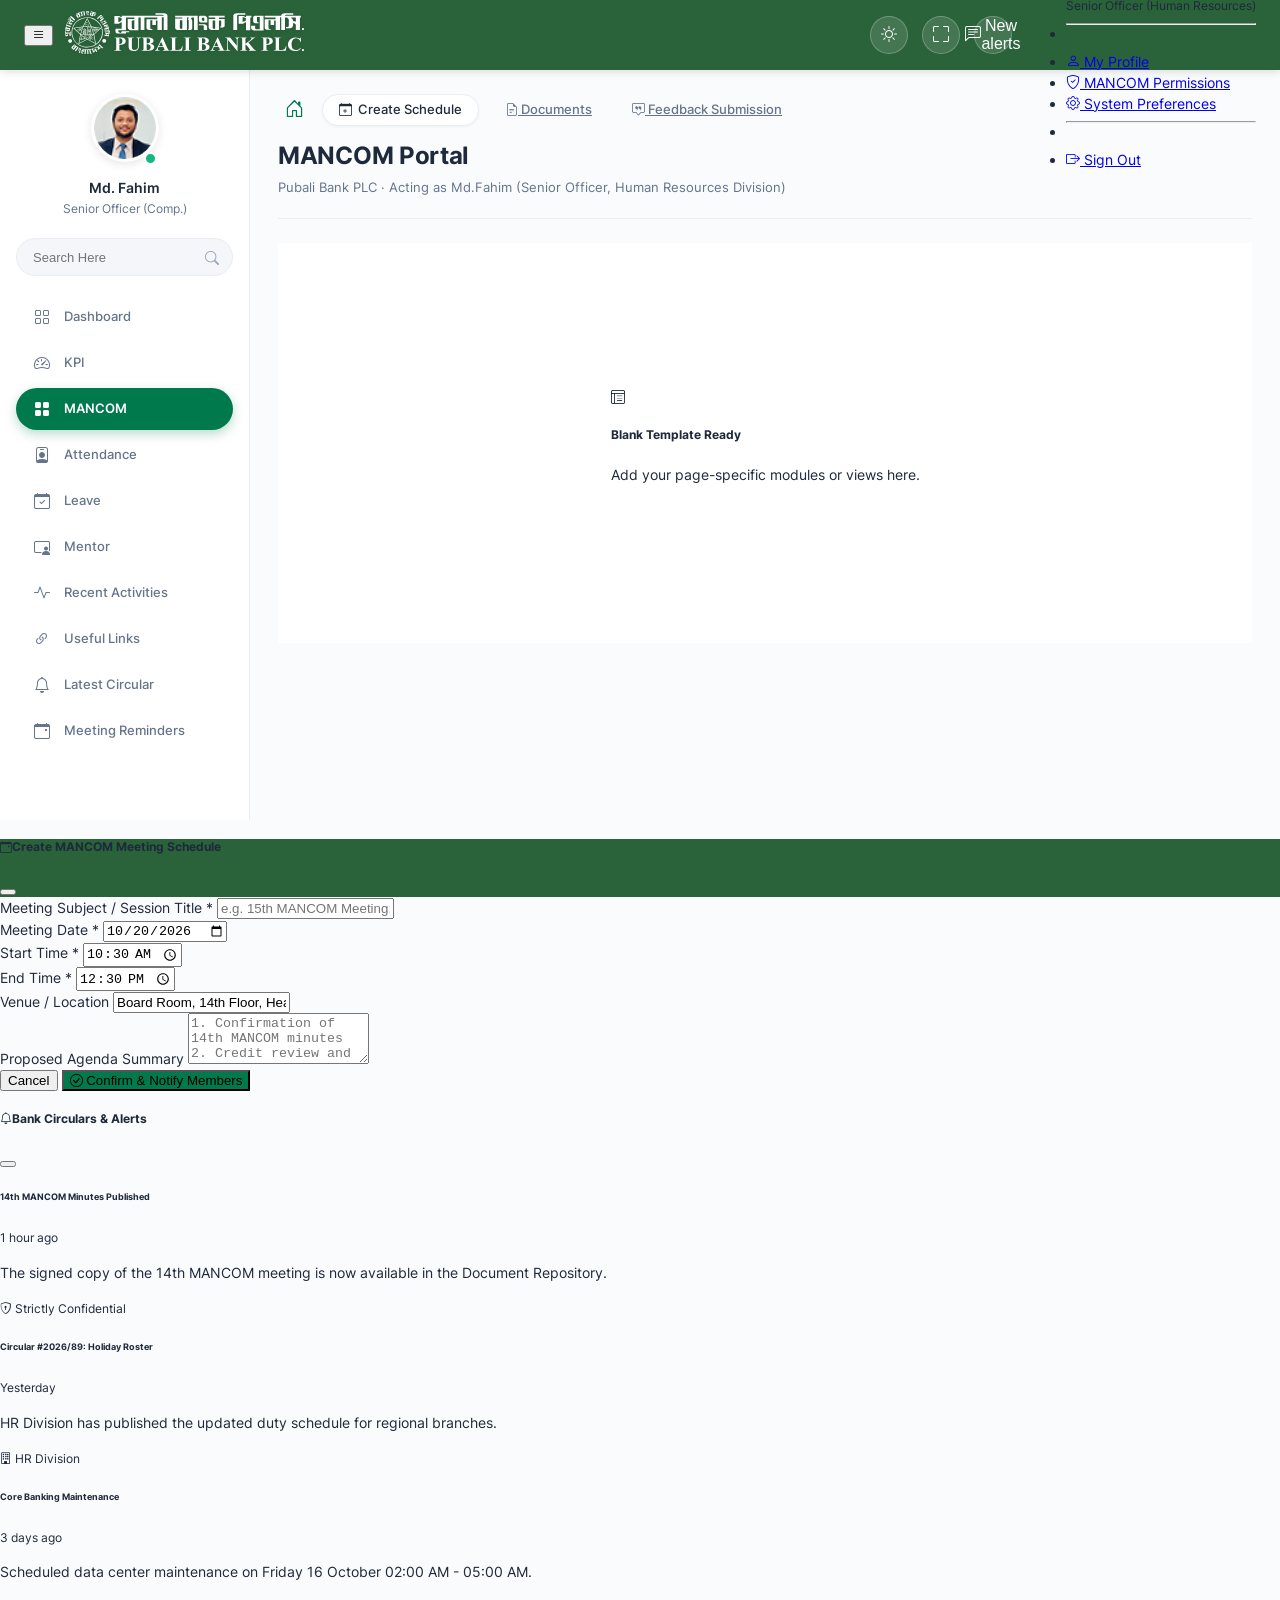
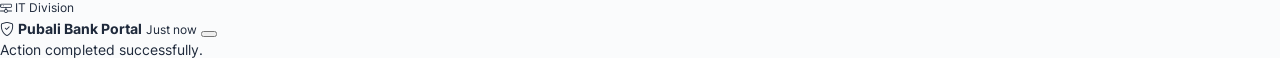
==== index.html @ ccb239de "3 new page added" ====
<!DOCTYPE html>
<html lang="en" data-bs-theme="light">

<head>
  <meta charset="UTF-8">
  <meta name="viewport" content="width=device-width, initial-scale=1.0">
  <meta name="description" content="Pubali Bank PLC. - MANCOM Portal Blank Template">
  <title>MANCOM Portal - Blank Template</title>

  <!-- Local CSS Resources (Zero CDN Dependency) -->
  <link rel="stylesheet" href="assets/css/bootstrap.min.css">
  <link rel="stylesheet" href="assets/css/bootstrap-icons.min.css">
  <link rel="stylesheet" href="assets/css/style.css">
</head>

<body>

  <!-- ======================================================================
       TOP NAVIGATION BAR
       ====================================================================== -->
  <header class="main-navbar">
    <div class="brand-section">
      <button class="btn text-white d-lg-none p-0 me-2" id="btnMobileMenu" aria-label="Toggle Navigation">
        <i class="bi bi-list fs-3"></i>
      </button>
      <a href="index.html" class="d-flex align-items-center text-decoration-none">
        <img src="assets/images/pubali-bank-header-logo.svg"
          onerror="this.onerror=null; this.src='assets/images/pubali-bank-logo-white.svg';" alt="Pubali Bank PLC."
          class="brand-logo-img">
      </a>
    </div>

    <div class="nav-actions">
      <!-- Theme Switcher (Dark / Light) -->
      <button class="nav-icon-btn" id="themeToggleBtn" title="Toggle Theme (Light/Dark)" aria-label="Toggle Theme">
        <i class="bi bi-sun"></i>
      </button>

      <!-- Fullscreen Toggle -->
      <button class="nav-icon-btn" id="fullscreenToggleBtn" title="Toggle Fullscreen" aria-label="Toggle Fullscreen">
        <i class="bi bi-fullscreen"></i>
      </button>

      <!-- Messages / Circulars Notification Button -->
      <button class="nav-icon-btn position-relative" data-bs-toggle="offcanvas" data-bs-target="#notificationOffcanvas"
        title="Notifications & Circulars" aria-label="Notifications">
        <i class="bi bi-chat-left-text"></i>
        <span
          class="position-absolute top-0 start-100 translate-middle p-1 bg-danger border border-light rounded-circle">
          <span class="visually-hidden">New alerts</span>
        </span>
      </button>

      <!-- User Profile Dropdown Pill -->
      <div class="dropdown">
        <a href="#" class="user-profile-pill" id="userDropdown" data-bs-toggle="dropdown" aria-expanded="false">
          <img src="assets/images/avatar.png" alt="Md. Fahim" class="user-avatar-nav">
          <div class="user-meta-nav">
            <span class="user-name">Md. Fahim</span>
            <span class="user-role">HRD</span>
          </div>
          <i class="bi bi-chevron-down dropdown-caret"></i>
        </a>
        <ul class="dropdown-menu dropdown-menu-end shadow border-0" aria-labelledby="userDropdown">
          <li class="dropdown-header">
            <h6 class="mb-0 text-dark fw-bold">Md. Fahim</h6>
            <small class="text-muted">Senior Officer (Human Resources)</small>
          </li>
          <li>
            <hr class="dropdown-divider">
          </li>
          <li><a class="dropdown-item" href="#"><i class="bi bi-person me-2 text-success"></i> My Profile</a></li>
          <li><a class="dropdown-item" href="#"><i class="bi bi-shield-check me-2 text-primary"></i> MANCOM
              Permissions</a></li>
          <li><a class="dropdown-item" href="#"><i class="bi bi-gear me-2 text-secondary"></i> System Preferences</a>
          </li>
          <li>
            <hr class="dropdown-divider">
          </li>
          <li><a class="dropdown-item text-danger" href="#"><i class="bi bi-box-arrow-right me-2"></i> Sign Out</a></li>
        </ul>
      </div>
    </div>
  </header>

  <!-- ======================================================================
       APP MAIN CONTAINER (SIDEBAR + MAIN CONTENT)
       ====================================================================== -->
  <div class="portal-container">

    <!-- LEFT SIDEBAR -->
    <aside class="portal-sidebar" id="portalSidebar">
      <!-- Profile Card -->
      <div class="sidebar-user-card">
        <div class="sidebar-avatar-wrapper">
          <img src="assets/images/avatar.png" alt="Md. Fahim" class="sidebar-avatar-img">
          <span class="status-indicator-dot" title="Active"></span>
        </div>
        <h3 class="sidebar-user-name">Md. Fahim</h3>
        <p class="sidebar-user-role">Senior Officer (Comp.)</p>
      </div>

      <!-- Search Input -->
      <div class="sidebar-search-container">
        <input type="text" class="sidebar-search-input" id="sidebarSearchInput" placeholder="Search Here">
        <i class="bi bi-search sidebar-search-icon"></i>
      </div>

      <!-- Sidebar Navigation Menu -->
      <ul class="sidebar-nav-list" id="sidebarNavList">
        <li class="sidebar-nav-item">
          <a href="#dashboard" class="sidebar-nav-link">
            <i class="bi bi-grid"></i>
            <span>Dashboard</span>
          </a>
        </li>
        <li class="sidebar-nav-item">
          <a href="#kpi" class="sidebar-nav-link">
            <i class="bi bi-speedometer2"></i>
            <span>KPI</span>
          </a>
        </li>
        <!-- ACTIVE MANCOM PILL -->
        <li class="sidebar-nav-item">
          <a href="index.html" class="sidebar-nav-link active-mancom">
            <i class="bi bi-grid-fill"></i>
            <span>MANCOM</span>
          </a>
        </li>
        <li class="sidebar-nav-item">
          <a href="#attendance" class="sidebar-nav-link">
            <i class="bi bi-person-badge"></i>
            <span>Attendance</span>
          </a>
        </li>
        <li class="sidebar-nav-item">
          <a href="#leave" class="sidebar-nav-link">
            <i class="bi bi-calendar-check"></i>
            <span>Leave</span>
          </a>
        </li>
        <li class="sidebar-nav-item">
          <a href="#mentor" class="sidebar-nav-link">
            <i class="bi bi-person-video3"></i>
            <span>Mentor</span>
          </a>
        </li>
        <li class="sidebar-nav-item">
          <a href="#recent-activities" class="sidebar-nav-link">
            <i class="bi bi-activity"></i>
            <span>Recent Activities</span>
          </a>
        </li>
        <li class="sidebar-nav-item">
          <a href="#useful-links" class="sidebar-nav-link">
            <i class="bi bi-link-45deg"></i>
            <span>Useful Links</span>
          </a>
        </li>
        <li class="sidebar-nav-item">
          <a href="#latest-circular" class="sidebar-nav-link">
            <i class="bi bi-bell"></i>
            <span>Latest Circular</span>
          </a>
        </li>
        <li class="sidebar-nav-item">
          <a href="#meeting-reminders" class="sidebar-nav-link">
            <i class="bi bi-calendar-event"></i>
            <span>Meeting Reminders</span>
          </a>
        </li>
      </ul>
    </aside>

    <!-- MAIN CONTENT AREA -->
    <main class="portal-main-content">

      <!-- PAGE SUBHEADER & BREADCRUMBS -->
      <section class="page-subheader">
        <div class="breadcrumb-nav-row">
          <a href="index.html" class="home-icon-link" title="Home">
            <i class="bi bi-house-door"></i>
          </a>
          <a href="create-schedule.html" class="btn btn-create-schedule text-decoration-none">
            <i class="bi bi-calendar-plus text-success"></i>
            Create Schedule
          </a>
          <a href="documents.html" class="btn-tab-documents text-decoration-none">
            <i class="bi bi-file-earmark-text me-1"></i>
            Documents
          </a>
          <a href="FeedbackSubmission.html" class="btn-tab-documents text-decoration-none">
            <i class="bi bi-chat-square-quote me-1"></i>
            Feedback Submission
          </a>
        </div>

        <div class="portal-title-block">
          <h1>MANCOM Portal</h1>
          <p class="portal-subtitle">Pubali Bank PLC · Acting as Md.Fahim (Senior Officer, Human Resources Division)</p>
        </div>
      </section>

      <!-- BLANK CONTENT AREA -->
      <div class="card border-0 shadow-sm p-4 text-center rounded-3"
        style="background-color: var(--bg-surface); min-height: 400px; display: flex; align-items: center; justify-content: center;">
        <div class="text-muted">
          <i class="bi bi-layout-text-window-reverse fs-1 text-secondary opacity-50 mb-3 d-block"></i>
          <h5 class="fw-semibold text-body">Blank Template Ready</h5>
          <p class="small text-secondary mb-0">Add your page-specific modules or views here.</p>
        </div>
      </div>

    </main>
  </div>

  <!-- ======================================================================
       CREATE SCHEDULE MODAL
       ====================================================================== -->
  <div class="modal fade" id="createScheduleModal" tabindex="-1" aria-labelledby="scheduleModalLabel"
    aria-hidden="true">
    <div class="modal-dialog modal-dialog-centered modal-lg">
      <div class="modal-content border-0 shadow">
        <div class="modal-header bg-success text-white" style="background-color: var(--pubali-green) !important;">
          <h5 class="modal-title" id="scheduleModalLabel"><i class="bi bi-calendar-event me-2"></i>Create MANCOM Meeting
            Schedule</h5>
          <button type="button" class="btn-close btn-close-white" data-bs-dismiss="modal" aria-label="Close"></button>
        </div>
        <div class="modal-body p-4">
          <form id="scheduleForm">
            <div class="row g-3">
              <div class="col-md-12">
                <label class="form-label fw-semibold">Meeting Subject / Session Title <span
                    class="text-danger">*</span></label>
                <input type="text" class="form-control"
                  placeholder="e.g. 15th MANCOM Meeting: Annual Performance & Digital Transformation Review" required>
              </div>
              <div class="col-md-6">
                <label class="form-label fw-semibold">Meeting Date <span class="text-danger">*</span></label>
                <input type="date" class="form-control" value="2026-10-20" required>
              </div>
              <div class="col-md-3">
                <label class="form-label fw-semibold">Start Time <span class="text-danger">*</span></label>
                <input type="time" class="form-control" value="10:30" required>
              </div>
              <div class="col-md-3">
                <label class="form-label fw-semibold">End Time <span class="text-danger">*</span></label>
                <input type="time" class="form-control" value="12:30" required>
              </div>
              <div class="col-md-12">
                <label class="form-label fw-semibold">Venue / Location</label>
                <input type="text" class="form-control" value="Board Room, 14th Floor, Head Office, Pubali Bank PLC.">
              </div>
              <div class="col-md-12">
                <label class="form-label fw-semibold">Proposed Agenda Summary</label>
                <textarea class="form-control" rows="3"
                  placeholder="1. Confirmation of 14th MANCOM minutes&#10;2. Credit review and non-performing loan strategy&#10;3. HR promotion and compensation policies&#10;4. Miscellaneous agenda"></textarea>
              </div>
            </div>
            <div class="modal-footer px-0 pb-0 mt-4">
              <button type="button" class="btn btn-secondary rounded-pill" data-bs-dismiss="modal">Cancel</button>
              <button type="button" class="btn btn-success rounded-pill px-4"
                style="background-color: var(--pubali-green-active);"
                onclick="bootstrap.Modal.getInstance(document.getElementById('createScheduleModal')).hide(); alert('Meeting schedule created successfully and invitations dispatched!');">
                <i class="bi bi-check-circle me-1"></i> Confirm & Notify Members
              </button>
            </div>
          </form>
        </div>
      </div>
    </div>
  </div>

  <!-- ======================================================================
       NOTIFICATIONS & CIRCULARS OFFCANVAS
       ====================================================================== -->
  <div class="offcanvas offcanvas-end" tabindex="-1" id="notificationOffcanvas" aria-labelledby="offcanvasLabel">
    <div class="offcanvas-header border-bottom">
      <h5 class="offcanvas-title fw-bold" id="offcanvasLabel"><i class="bi bi-bell text-success me-2"></i>Bank Circulars
        & Alerts</h5>
      <button type="button" class="btn-close" data-bs-dismiss="offcanvas" aria-label="Close"></button>
    </div>
    <div class="offcanvas-body p-0">
      <div class="list-group list-group-flush">
        <div class="list-group-item p-3">
          <div class="d-flex w-100 justify-content-between">
            <h6 class="mb-1 fw-bold text-success">14th MANCOM Minutes Published</h6>
            <small class="text-muted">1 hour ago</small>
          </div>
          <p class="mb-1 small text-secondary">The signed copy of the 14th MANCOM meeting is now available in the
            Document Repository.</p>
          <small class="text-muted"><i class="bi bi-shield-lock me-1"></i> Strictly Confidential</small>
        </div>
        <div class="list-group-item p-3">
          <div class="d-flex w-100 justify-content-between">
            <h6 class="mb-1 fw-bold">Circular #2026/89: Holiday Roster</h6>
            <small class="text-muted">Yesterday</small>
          </div>
          <p class="mb-1 small text-secondary">HR Division has published the updated duty schedule for regional
            branches.</p>
          <small class="text-muted"><i class="bi bi-building me-1"></i> HR Division</small>
        </div>
        <div class="list-group-item p-3">
          <div class="d-flex w-100 justify-content-between">
            <h6 class="mb-1 fw-bold">Core Banking Maintenance</h6>
            <small class="text-muted">3 days ago</small>
          </div>
          <p class="mb-1 small text-secondary">Scheduled data center maintenance on Friday 16 October 02:00 AM - 05:00
            AM.</p>
          <small class="text-muted"><i class="bi bi-hdd-network me-1"></i> IT Division</small>
        </div>
      </div>
    </div>
  </div>

  <!-- ======================================================================
       TOAST NOTIFICATION COMPONENT
       ====================================================================== -->
  <div class="toast-container position-fixed bottom-0 end-0 p-3" style="z-index: 1090;">
    <div id="portalToast" class="toast align-items-center shadow-lg border-0" role="alert" aria-live="assertive"
      aria-atomic="true">
      <div class="toast-header bg-success text-white">
        <i class="bi bi-shield-check me-2"></i>
        <strong class="me-auto">Pubali Bank Portal</strong>
        <small class="text-white-50">Just now</small>
        <button type="button" class="btn-close btn-close-white" data-bs-dismiss="toast" aria-label="Close"></button>
      </div>
      <div class="toast-body bg-body text-body" id="toastMessage">
        Action completed successfully.
      </div>
    </div>
  </div>

  <!-- Local JavaScript Bundle (Zero CDN Dependency) -->
  <script src="assets/js/bootstrap.bundle.min.js"></script>
  <script src="assets/js/app.js"></script>
</body>

</html>
---- assets/css/style.css ----
/* ==========================================================================
   PUBALI BANK PLC. - MANCOM PORTAL
   Pixel-Perfect Design & PDF Upload System
   Local Assets & Offline-First Implementation
   ========================================================================== */

/* Local Inter Fonts */
@font-face {
  font-family: 'Inter';
  font-style: normal;
  font-weight: 400;
  font-display: swap;
  src: url('../fonts/inter-400.woff2') format('woff2');
}
@font-face {
  font-family: 'Inter';
  font-style: normal;
  font-weight: 500;
  font-display: swap;
  src: url('../fonts/inter-500.woff2') format('woff2');
}
@font-face {
  font-family: 'Inter';
  font-style: normal;
  font-weight: 600;
  font-display: swap;
  src: url('../fonts/inter-600.woff2') format('woff2');
}
@font-face {
  font-family: 'Inter';
  font-style: normal;
  font-weight: 700;
  font-display: swap;
  src: url('../fonts/inter-700.woff2') format('woff2');
}

:root {
  /* Pubali Brand Greens */
  --pubali-green: #2a633a;
  --pubali-green-dark: #1e4b2b;
  --pubali-green-light: #347a47;
  --pubali-green-active: #007a4d;
  --pubali-green-subtle: #e8f5ed;
  --pubali-green-glow: rgba(0, 122, 77, 0.25);

  /* Layout Colors - Light Theme */
  --bg-body: #fafbfc;
  --bg-surface: #ffffff;
  --bg-surface-secondary: #f4f6f9;
  --bg-sidebar: #ffffff;
  --border-color: #eaedf2;
  --border-subtle: #f1f4f8;
  
  /* Text Colors */
  --text-primary: #1e293b;
  --text-secondary: #64748b;
  --text-muted: #94a3b8;
  --text-inverted: #ffffff;

  /* Accent & Status Colors */
  --accent-red: #ef4444;
  --accent-amber: #f59e0b;
  --accent-blue: #3b82f6;
  --accent-emerald: #10b981;

  /* Transitions & Shadows */
  --transition-speed: 0.2s;
  --shadow-sm: 0 1px 3px rgba(0, 0, 0, 0.05);
  --shadow-md: 0 4px 6px -1px rgba(0, 0, 0, 0.07), 0 2px 4px -2px rgba(0, 0, 0, 0.05);
  --shadow-lg: 0 10px 15px -3px rgba(0, 0, 0, 0.08), 0 4px 6px -4px rgba(0, 0, 0, 0.04);
  --shadow-pill: 0 4px 12px rgba(0, 122, 77, 0.28);
}

[data-bs-theme="dark"] {
  --pubali-green: #1a4d29;
  --pubali-green-dark: #12371c;
  --pubali-green-light: #256b3a;
  --pubali-green-active: #059669;
  --pubali-green-subtle: rgba(5, 150, 105, 0.15);
  --pubali-green-glow: rgba(5, 150, 105, 0.35);

  --bg-body: #0b1120;
  --bg-surface: #131c31;
  --bg-surface-secondary: #1e293b;
  --bg-sidebar: #131c31;
  --border-color: #243048;
  --border-subtle: #1e293b;
  
  --text-primary: #f8fafc;
  --text-secondary: #94a3b8;
  --text-muted: #64748b;
  --text-inverted: #ffffff;

  --shadow-sm: 0 1px 3px rgba(0, 0, 0, 0.3);
  --shadow-md: 0 4px 6px -1px rgba(0, 0, 0, 0.4);
  --shadow-lg: 0 10px 15px -3px rgba(0, 0, 0, 0.5);
}

/* Global Reset & Base Typography */
* {
  box-sizing: border-box;
}

body {
  font-family: 'Inter', -apple-system, BlinkMacSystemFont, "Segoe UI", Roboto, sans-serif;
  background-color: var(--bg-body);
  color: var(--text-primary);
  margin: 0;
  padding: 0;
  font-size: 14px;
  line-height: 1.5;
  -webkit-font-smoothing: antialiased;
  -moz-osx-font-smoothing: grayscale;
}

/* ==========================================================================
   TOP NAVIGATION BAR
   ========================================================================== */
.main-navbar {
  background-color: var(--pubali-green);
  height: 70px;
  padding: 0 24px;
  display: flex;
  align-items: center;
  justify-content: space-between;
  position: sticky;
  top: 0;
  z-index: 1030;
  box-shadow: 0 2px 8px rgba(0, 0, 0, 0.12);
  transition: background-color var(--transition-speed) ease;
}

.brand-section {
  display: flex;
  align-items: center;
  gap: 12px;
}

.brand-logo-img {
  height: 44px;
  width: auto;
  object-fit: contain;
  filter: drop-shadow(0 1px 2px rgba(0,0,0,0.15));
}

.brand-fallback-text {
  display: flex;
  flex-direction: column;
  color: #ffffff;
  line-height: 1.15;
}

.brand-fallback-text .bn {
  font-size: 15px;
  font-weight: 700;
  letter-spacing: 0.3px;
}

.brand-fallback-text .en {
  font-size: 12px;
  font-weight: 700;
  letter-spacing: 0.6px;
  opacity: 0.95;
}

.nav-actions {
  display: flex;
  align-items: center;
  gap: 14px;
}

.nav-icon-btn {
  width: 38px;
  height: 38px;
  border-radius: 50%;
  background: rgba(255, 255, 255, 0.12);
  border: 1px solid rgba(255, 255, 255, 0.25);
  color: #ffffff;
  display: inline-flex;
  align-items: center;
  justify-content: center;
  font-size: 16px;
  cursor: pointer;
  transition: all var(--transition-speed) ease;
}

.nav-icon-btn:hover {
  background: rgba(255, 255, 255, 0.22);
  color: #ffffff;
  transform: translateY(-1px);
}

.user-profile-pill {
  display: flex;
  align-items: center;
  gap: 10px;
  padding: 4px 12px 4px 6px;
  border-radius: 30px;
  background: rgba(255, 255, 255, 0.12);
  border: 1px solid rgba(255, 255, 255, 0.22);
  color: #ffffff;
  cursor: pointer;
  text-decoration: none;
  transition: all var(--transition-speed) ease;
}

.user-profile-pill:hover,
.user-profile-pill[aria-expanded="true"] {
  background: rgba(255, 255, 255, 0.22);
  color: #ffffff;
}

.user-avatar-nav {
  width: 34px;
  height: 34px;
  border-radius: 50%;
  object-fit: cover;
  border: 2px solid rgba(255, 255, 255, 0.85);
  background-color: #ffffff;
}

.user-meta-nav {
  display: flex;
  flex-direction: column;
  line-height: 1.15;
  text-align: left;
}

.user-meta-nav .user-name {
  font-size: 13px;
  font-weight: 600;
  color: #ffffff;
  white-space: nowrap;
}

.user-meta-nav .user-role {
  font-size: 11px;
  color: rgba(255, 255, 255, 0.8);
  font-weight: 500;
}

.user-profile-pill .dropdown-caret {
  font-size: 12px;
  color: rgba(255, 255, 255, 0.85);
  margin-left: 2px;
}

/* ==========================================================================
   PAGE SUBHEADER & BREADCRUMBS
   ========================================================================== */
.page-subheader {
  padding: 0 0 20px 0;
  margin-bottom: 24px;
  background-color: transparent;
  border-bottom: 1px solid var(--border-color);
}

.breadcrumb-nav-row {
  display: flex;
  align-items: center;
  gap: 12px;
  margin-bottom: 12px;
}

.home-icon-link {
  display: inline-flex;
  align-items: center;
  justify-content: center;
  width: 32px;
  height: 32px;
  color: var(--pubali-green-active);
  font-size: 19px;
  text-decoration: none;
  border-radius: 6px;
  transition: all var(--transition-speed);
}

.home-icon-link:hover {
  background-color: var(--pubali-green-subtle);
  color: var(--pubali-green);
}

.btn-create-schedule {
  background-color: var(--bg-surface);
  color: var(--text-primary);
  border: 1px solid var(--border-color);
  font-size: 13px;
  font-weight: 500;
  padding: 5px 16px;
  border-radius: 20px;
  display: inline-flex;
  align-items: center;
  gap: 6px;
  text-decoration: none;
  box-shadow: var(--shadow-sm);
  transition: all var(--transition-speed) ease;
}

.btn-create-schedule:hover {
  background-color: var(--bg-surface-secondary);
  border-color: #cbd5e1;
  color: var(--text-primary);
  transform: translateY(-1px);
}

.btn-tab-documents {
  background: transparent;
  color: var(--text-secondary);
  border: none;
  font-size: 13px;
  font-weight: 500;
  padding: 5px 14px;
  border-radius: 20px;
  cursor: pointer;
  transition: all var(--transition-speed);
}

.btn-tab-documents.active,
.btn-tab-documents:hover {
  color: var(--pubali-green-active);
  background-color: var(--pubali-green-subtle);
}

.portal-title-block h1 {
  font-size: 24px;
  font-weight: 700;
  color: var(--text-primary);
  margin: 0 0 4px 0;
  letter-spacing: -0.3px;
}

.portal-subtitle {
  font-size: 13px;
  color: var(--text-secondary);
  margin: 0;
  font-weight: 400;
}

/* ==========================================================================
   APP MAIN LAYOUT (SIDEBAR + CONTENT)
   ========================================================================== */
.portal-container {
  display: flex;
  min-height: calc(100vh - 150px);
}

/* Sidebar Styling */
.portal-sidebar {
  width: 250px;
  min-width: 250px;
  background-color: var(--bg-sidebar);
  border-right: 1px solid var(--border-color);
  padding: 24px 16px 36px 16px;
  display: flex;
  flex-direction: column;
  transition: all var(--transition-speed) ease;
}

.sidebar-user-card {
  text-align: center;
  padding-bottom: 20px;
}

.sidebar-avatar-wrapper {
  position: relative;
  display: inline-block;
  margin-bottom: 10px;
}

.sidebar-avatar-img {
  width: 68px;
  height: 68px;
  border-radius: 50%;
  object-fit: cover;
  border: 3px solid #ffffff;
  box-shadow: 0 2px 10px rgba(0, 0, 0, 0.1);
  background: #f1f5f9;
}

.status-indicator-dot {
  position: absolute;
  bottom: 2px;
  right: 2px;
  width: 13px;
  height: 13px;
  border-radius: 50%;
  background-color: var(--accent-emerald);
  border: 2px solid #ffffff;
}

.sidebar-user-name {
  font-size: 14px;
  font-weight: 600;
  color: var(--text-primary);
  margin: 0 0 2px 0;
}

.sidebar-user-role {
  font-size: 12px;
  color: var(--text-secondary);
  margin: 0;
  font-weight: 400;
}

/* Sidebar Search Box */
.sidebar-search-container {
  position: relative;
  margin-bottom: 20px;
}

.sidebar-search-input {
  width: 100%;
  height: 38px;
  border-radius: 20px;
  background-color: var(--bg-surface-secondary);
  border: 1px solid var(--border-color);
  padding: 6px 36px 6px 16px;
  font-size: 13px;
  color: var(--text-primary);
  outline: none;
  transition: all var(--transition-speed);
}

.sidebar-search-input:focus {
  border-color: var(--pubali-green-active);
  background-color: var(--bg-surface);
  box-shadow: 0 0 0 3px var(--pubali-green-subtle);
}

.sidebar-search-icon {
  position: absolute;
  right: 14px;
  top: 50%;
  transform: translateY(-50%);
  color: var(--text-muted);
  font-size: 14px;
  pointer-events: none;
}

/* Sidebar Navigation Items */
.sidebar-nav-list {
  list-style: none;
  padding: 0;
  margin: 0;
  display: flex;
  flex-direction: column;
  gap: 4px;
}

.sidebar-nav-item {
  width: 100%;
}

.sidebar-nav-link {
  display: flex;
  align-items: center;
  gap: 12px;
  padding: 9px 16px;
  border-radius: 24px;
  color: var(--text-secondary);
  text-decoration: none;
  font-size: 13px;
  font-weight: 500;
  transition: all var(--transition-speed) ease;
}

.sidebar-nav-link i {
  font-size: 16px;
  width: 20px;
  text-align: center;
  color: var(--text-secondary);
  transition: color var(--transition-speed);
}

.sidebar-nav-link:hover {
  color: var(--text-primary);
  background-color: var(--bg-surface-secondary);
}

.sidebar-nav-link:hover i {
  color: var(--pubali-green-active);
}

/* MANCOM ACTIVE STATE - Pixel Perfect Match */
.sidebar-nav-link.active-mancom {
  background-color: var(--pubali-green-active);
  color: #ffffff !important;
  font-weight: 600;
  box-shadow: var(--shadow-pill);
}

.sidebar-nav-link.active-mancom i {
  color: #ffffff !important;
}

/* ==========================================================================
   PORTAL MAIN CONTENT
   ========================================================================== */
.portal-main-content {
  flex: 1;
  padding: 24px 28px 48px 28px;
  overflow-x: hidden;
}

/* Quick Metrics Cards */
.metrics-grid {
  display: grid;
  grid-template-columns: repeat(auto-fit, minmax(210px, 1fr));
  gap: 16px;
  margin-bottom: 24px;
}

.metric-card {
  background-color: var(--bg-surface);
  border: 1px solid var(--border-color);
  border-radius: 12px;
  padding: 16px 20px;
  display: flex;
  align-items: center;
  gap: 16px;
  box-shadow: var(--shadow-sm);
  transition: transform var(--transition-speed) ease, box-shadow var(--transition-speed) ease;
}

.metric-card:hover {
  transform: translateY(-2px);
  box-shadow: var(--shadow-md);
}

.metric-icon-box {
  width: 48px;
  height: 48px;
  border-radius: 10px;
  display: flex;
  align-items: center;
  justify-content: center;
  font-size: 22px;
}

.metric-icon-box.green {
  background-color: var(--pubali-green-subtle);
  color: var(--pubali-green-active);
}

.metric-icon-box.blue {
  background-color: rgba(59, 130, 246, 0.12);
  color: var(--accent-blue);
}

.metric-icon-box.amber {
  background-color: rgba(245, 158, 11, 0.12);
  color: var(--accent-amber);
}

.metric-icon-box.red {
  background-color: rgba(239, 68, 68, 0.12);
  color: var(--accent-red);
}

.metric-info h4 {
  font-size: 20px;
  font-weight: 700;
  margin: 0;
  color: var(--text-primary);
}

.metric-info p {
  font-size: 12px;
  color: var(--text-secondary);
  margin: 0;
  font-weight: 500;
}

/* ==========================================================================
   PDF UPLOAD PANEL & DRAG-AND-DROP ZONE
   ========================================================================== */
.card-upload-vault {
  background-color: var(--bg-surface);
  border: 1px solid var(--border-color);
  border-radius: 14px;
  box-shadow: var(--shadow-sm);
  margin-bottom: 28px;
  overflow: hidden;
}

.card-upload-header {
  padding: 16px 24px;
  border-bottom: 1px solid var(--border-color);
  display: flex;
  align-items: center;
  justify-content: space-between;
}

.card-upload-header h2 {
  font-size: 16px;
  font-weight: 600;
  margin: 0;
  display: flex;
  align-items: center;
  gap: 8px;
  color: var(--text-primary);
}

.badge-vault-secure {
  background-color: var(--pubali-green-subtle);
  color: var(--pubali-green-active);
  font-size: 11px;
  font-weight: 600;
  padding: 4px 10px;
  border-radius: 20px;
  display: inline-flex;
  align-items: center;
  gap: 5px;
}

/* Drag & Drop Zone */
.dropzone-area {
  border: 2px dashed #cbd5e1;
  border-radius: 12px;
  padding: 36px 24px;
  text-align: center;
  background-color: var(--bg-surface-secondary);
  cursor: pointer;
  transition: all var(--transition-speed) ease;
  margin: 20px 24px;
  position: relative;
}

.dropzone-area:hover,
.dropzone-area.drag-over {
  border-color: var(--pubali-green-active);
  background-color: var(--pubali-green-subtle);
  transform: scale(1.002);
}

.dropzone-icon-circle {
  width: 64px;
  height: 64px;
  border-radius: 50%;
  background-color: var(--bg-surface);
  color: var(--pubali-green-active);
  display: inline-flex;
  align-items: center;
  justify-content: center;
  font-size: 28px;
  margin-bottom: 14px;
  box-shadow: var(--shadow-sm);
  transition: transform var(--transition-speed) ease;
}

.dropzone-area:hover .dropzone-icon-circle {
  transform: translateY(-3px);
  color: var(--pubali-green);
}

.dropzone-title {
  font-size: 16px;
  font-weight: 600;
  color: var(--text-primary);
  margin-bottom: 6px;
}

.dropzone-subtitle {
  font-size: 13px;
  color: var(--text-secondary);
  margin-bottom: 14px;
}

.dropzone-btn {
  background-color: var(--pubali-green-active);
  color: #ffffff;
  border: none;
  padding: 8px 22px;
  border-radius: 20px;
  font-size: 13px;
  font-weight: 500;
  cursor: pointer;
  box-shadow: 0 2px 6px rgba(0, 122, 77, 0.2);
  transition: all var(--transition-speed);
}

.dropzone-btn:hover {
  background-color: var(--pubali-green);
  color: #ffffff;
  transform: translateY(-1px);
}

/* File Selected Preview Strip */
.selected-file-card {
  display: none;
  background-color: var(--bg-surface);
  border: 1px solid var(--border-color);
  border-radius: 10px;
  padding: 14px 18px;
  margin: 0 24px 20px 24px;
  align-items: center;
  justify-content: space-between;
}

.selected-file-info {
  display: flex;
  align-items: center;
  gap: 14px;
}

.file-type-icon {
  font-size: 32px;
  color: var(--accent-red);
}

.file-name-meta h5 {
  font-size: 14px;
  font-weight: 600;
  margin: 0 0 2px 0;
  color: var(--text-primary);
}

.file-name-meta p {
  font-size: 12px;
  color: var(--text-secondary);
  margin: 0;
}

/* Metadata Form Grid */
.upload-form-body {
  padding: 0 24px 24px 24px;
}

.form-label-custom {
  font-size: 12px;
  font-weight: 600;
  color: var(--text-primary);
  margin-bottom: 6px;
}

.form-control-custom,
.form-select-custom {
  background-color: var(--bg-surface);
  border: 1px solid var(--border-color);
  color: var(--text-primary);
  border-radius: 8px;
  padding: 8px 12px;
  font-size: 13px;
  transition: all var(--transition-speed);
}

.form-control-custom:focus,
.form-select-custom:focus {
  border-color: var(--pubali-green-active);
  box-shadow: 0 0 0 3px var(--pubali-green-subtle);
  outline: none;
}

/* Live Upload Progress Section */
.upload-progress-wrapper {
  display: none;
  padding: 16px 24px;
  background-color: var(--bg-surface-secondary);
  border-top: 1px solid var(--border-color);
}

.progress-custom {
  height: 8px;
  border-radius: 10px;
  background-color: #e2e8f0;
  overflow: hidden;
  margin-bottom: 8px;
}

.progress-bar-custom {
  background-color: var(--pubali-green-active);
  transition: width 0.3s ease;
}

.progress-status-meta {
  display: flex;
  justify-content: space-between;
  font-size: 12px;
  color: var(--text-secondary);
}

/* ==========================================================================
   DOCUMENT ARCHIVE & REPOSITORY TABLE
   ========================================================================== */
.card-documents-library {
  background-color: var(--bg-surface);
  border: 1px solid var(--border-color);
  border-radius: 14px;
  box-shadow: var(--shadow-sm);
}

.library-controls-header {
  padding: 18px 24px;
  border-bottom: 1px solid var(--border-color);
  display: flex;
  flex-wrap: wrap;
  align-items: center;
  justify-content: space-between;
  gap: 16px;
}

.library-title h3 {
  font-size: 16px;
  font-weight: 600;
  margin: 0;
  color: var(--text-primary);
}

.library-title p {
  font-size: 12px;
  color: var(--text-secondary);
  margin: 2px 0 0 0;
}

.library-filter-tools {
  display: flex;
  align-items: center;
  flex-wrap: wrap;
  gap: 10px;
}

.library-search-box {
  position: relative;
  width: 220px;
}

.library-search-input {
  width: 100%;
  height: 36px;
  border-radius: 20px;
  border: 1px solid var(--border-color);
  background-color: var(--bg-surface-secondary);
  color: var(--text-primary);
  padding: 6px 32px 6px 14px;
  font-size: 13px;
  outline: none;
}

.library-search-input:focus {
  border-color: var(--pubali-green-active);
  background-color: var(--bg-surface);
}

.library-search-box i {
  position: absolute;
  right: 12px;
  top: 50%;
  transform: translateY(-50%);
  color: var(--text-muted);
  font-size: 13px;
}

/* Table Custom Styles */
.table-documents {
  margin-bottom: 0;
  width: 100%;
}

.table-documents th {
  background-color: var(--bg-surface-secondary);
  color: var(--text-secondary);
  font-size: 12px;
  font-weight: 600;
  text-transform: uppercase;
  letter-spacing: 0.5px;
  border-bottom: 1px solid var(--border-color);
  padding: 12px 18px;
  white-space: nowrap;
}

.table-documents td {
  padding: 14px 18px;
  vertical-align: middle;
  border-bottom: 1px solid var(--border-color);
  font-size: 13px;
  color: var(--text-primary);
  background-color: var(--bg-surface);
}

.table-documents tbody tr {
  transition: background-color var(--transition-speed);
}

.table-documents tbody tr:hover td {
  background-color: var(--bg-surface-secondary);
}

.doc-name-cell {
  display: flex;
  align-items: center;
  gap: 12px;
}

.doc-icon-badge {
  width: 36px;
  height: 36px;
  border-radius: 8px;
  background-color: rgba(239, 68, 68, 0.1);
  color: var(--accent-red);
  display: flex;
  align-items: center;
  justify-content: center;
  font-size: 18px;
  flex-shrink: 0;
}

.doc-title-text {
  font-weight: 600;
  color: var(--text-primary);
  text-decoration: none;
  cursor: pointer;
  display: block;
}

.doc-title-text:hover {
  color: var(--pubali-green-active);
}

.doc-session-sub {
  font-size: 11px;
  color: var(--text-secondary);
  margin-top: 2px;
}

/* Status Badges */
.badge-classification {
  padding: 4px 10px;
  border-radius: 20px;
  font-size: 11px;
  font-weight: 600;
  display: inline-block;
  white-space: nowrap;
}

.badge-classification.strictly-confidential {
  background-color: rgba(239, 68, 68, 0.12);
  color: var(--accent-red);
  border: 1px solid rgba(239, 68, 68, 0.25);
}

.badge-classification.restricted {
  background-color: rgba(245, 158, 11, 0.12);
  color: #b45309;
  border: 1px solid rgba(245, 158, 11, 0.25);
}

.badge-classification.internal {
  background-color: var(--pubali-green-subtle);
  color: var(--pubali-green-active);
  border: 1px solid rgba(0, 122, 77, 0.25);
}

.badge-category {
  background-color: var(--bg-surface-secondary);
  color: var(--text-secondary);
  border: 1px solid var(--border-color);
  font-size: 11px;
  font-weight: 500;
  padding: 3px 8px;
  border-radius: 6px;
}

/* Table Action Buttons */
.btn-action-icon {
  width: 32px;
  height: 32px;
  border-radius: 6px;
  background-color: transparent;
  border: 1px solid transparent;
  color: var(--text-secondary);
  display: inline-flex;
  align-items: center;
  justify-content: center;
  font-size: 14px;
  cursor: pointer;
  transition: all var(--transition-speed);
}

.btn-action-icon:hover {
  background-color: var(--bg-surface-secondary);
  border-color: var(--border-color);
  color: var(--pubali-green-active);
}

.btn-action-icon.delete:hover {
  color: var(--accent-red);
  background-color: rgba(239, 68, 68, 0.1);
  border-color: rgba(239, 68, 68, 0.2);
}

/* ==========================================================================
   INTERACTIVE PDF VIEWER MODAL
   ========================================================================== */
.modal-pdf-viewer .modal-dialog {
  max-width: 95vw;
  width: 1200px;
}

.modal-pdf-viewer .modal-content {
  background-color: var(--bg-surface);
  border: 1px solid var(--border-color);
  border-radius: 12px;
  box-shadow: var(--shadow-lg);
  overflow: hidden;
}

.modal-pdf-header {
  padding: 12px 20px;
  border-bottom: 1px solid var(--border-color);
  display: flex;
  align-items: center;
  justify-content: space-between;
  background-color: var(--bg-surface);
}

.pdf-toolbar {
  display: flex;
  align-items: center;
  gap: 8px;
  background-color: var(--bg-surface-secondary);
  border-radius: 8px;
  padding: 4px 8px;
}

.pdf-toolbar-btn {
  background: transparent;
  border: none;
  color: var(--text-primary);
  width: 32px;
  height: 32px;
  border-radius: 6px;
  display: inline-flex;
  align-items: center;
  justify-content: center;
  font-size: 14px;
  cursor: pointer;
  transition: background var(--transition-speed);
}

.pdf-toolbar-btn:hover {
  background-color: var(--bg-surface);
}

.pdf-frame-container {
  height: 72vh;
  width: 100%;
  background-color: #525659;
  position: relative;
}

.pdf-iframe {
  width: 100%;
  height: 100%;
  border: none;
}

/* ==========================================================================
   RESPONSIVE DESIGN
   ========================================================================== */
@media (max-width: 991.98px) {
  .portal-sidebar {
    position: fixed;
    top: 70px;
    left: -260px;
    height: calc(100vh - 70px);
    z-index: 1020;
    box-shadow: var(--shadow-lg);
  }

  .portal-sidebar.show-mobile {
    left: 0;
  }

  .portal-main-content {
    padding: 16px;
  }
}

@media (max-width: 575.98px) {
  .main-navbar {
    padding: 0 14px;
  }
  .brand-logo-img {
    height: 36px;
  }
  .user-meta-nav {
    display: none;
  }
  .library-controls-header {
    flex-direction: column;
    align-items: flex-start;
  }
}

/* ==========================================================================
   CREATE SCHEDULE PAGE & FORM STYLES
   Pixel-perfect replication of the MANCOM Schedule Creation form
   ========================================================================== */

/* Outer form container card */
.schedule-card {
  background-color: var(--bg-surface);
  border: 1px solid var(--border-color);
  border-radius: 12px;
  padding: 32px 36px 36px 36px;
  box-shadow: var(--shadow-sm);
  margin-bottom: 30px;
}

/* Schedule form label styling with red required asterisk */
.schedule-label {
  font-size: 13px;
  font-weight: 600;
  color: var(--text-primary);
  margin-bottom: 8px;
  display: flex;
  align-items: center;
  gap: 3px;
}

.schedule-label .required-star {
  color: #dc2626;
  font-weight: 700;
}

/* Input field wrapper for placing icons on the right side */
.schedule-input-wrapper {
  position: relative;
  display: flex;
  align-items: center;
}

/* Base input field styling */
.schedule-input {
  width: 100%;
  height: 44px;
  border-radius: 8px;
  border: 1px solid #d1d5db;
  background-color: var(--bg-surface);
  color: var(--text-primary);
  padding: 8px 38px 8px 14px;
  font-size: 14px;
  font-weight: 400;
  transition: border-color var(--transition-speed) ease, box-shadow var(--transition-speed) ease;
}

.schedule-input:focus {
  border-color: var(--pubali-green-active);
  box-shadow: 0 0 0 3px var(--pubali-green-subtle);
  outline: none;
}

/* Icon positioned on the right of input fields */
.schedule-input-icon {
  position: absolute;
  right: 14px;
  pointer-events: none;
  font-size: 16px;
  color: var(--text-secondary);
  display: inline-flex;
  align-items: center;
}

/* Green calendar icon specific class matching screenshot */
.schedule-input-icon.calendar-icon {
  color: #16a34a;
}

/* Large document upload box (PDF, DOCX or PPTX; maximum 5 MB) */
.schedule-upload-box {
  border: 1px solid #d1d5db;
  border-radius: 8px;
  background-color: var(--bg-surface);
  min-height: 125px;
  display: flex;
  flex-direction: column;
  align-items: center;
  justify-content: center;
  padding: 24px;
  text-align: center;
  cursor: pointer;
  position: relative;
  transition: all var(--transition-speed) ease;
}

.schedule-upload-box:hover,
.schedule-upload-box.drag-over {
  border-color: var(--pubali-green-active);
  background-color: var(--pubali-green-subtle);
}

/* File input styling inside upload box */
.schedule-file-input-row {
  display: flex;
  align-items: center;
  justify-content: center;
  gap: 10px;
}

/* Selected file preview strip */
.schedule-selected-preview {
  display: none;
  align-items: center;
  justify-content: space-between;
  width: 100%;
  max-width: 520px;
  padding: 10px 16px;
  background-color: var(--bg-surface-secondary);
  border: 1px solid var(--border-color);
  border-radius: 8px;
}

/* Button action container at the bottom */
.schedule-action-buttons {
  display: flex;
  align-items: center;
  justify-content: center;
  gap: 14px;
  margin-top: 28px;
}

/* Clear Form button */
.btn-schedule-clear {
  background-color: #ffffff;
  color: #374151;
  border: 1px solid #d1d5db;
  border-radius: 6px;
  font-size: 14px;
  font-weight: 500;
  padding: 8px 24px;
  min-width: 110px;
  transition: all var(--transition-speed) ease;
}

.btn-schedule-clear:hover {
  background-color: #f3f4f6;
  border-color: #9ca3af;
  color: #111827;
}

/* Submit button with Pubali brand green */
.btn-schedule-submit {
  background-color: #006a4e;
  color: #ffffff;
  border: 1px solid #006a4e;
  border-radius: 6px;
  font-size: 14px;
  font-weight: 600;
  padding: 8px 40px;
  min-width: 130px;
  box-shadow: 0 1px 2px rgba(0, 0, 0, 0.05);
  transition: all var(--transition-speed) ease;
}

.btn-schedule-submit:hover {
  background-color: #00563f;
  border-color: #00563f;
  color: #ffffff;
  box-shadow: 0 3px 8px rgba(0, 106, 78, 0.25);
  transform: translateY(-1px);
}

/* Dark theme overrides for Create Schedule */
[data-bs-theme="dark"] .schedule-input {
  border-color: #334155;
  background-color: #1e293b;
}

[data-bs-theme="dark"] .schedule-upload-box {
  border-color: #334155;
  background-color: #1e293b;
}

[data-bs-theme="dark"] .btn-schedule-clear {
  background-color: #1e293b;
  border-color: #334155;
  color: #f1f5f9;
}

/* ==========================================================================
   BOOTSTRAP 5 DATATABLES STYLING (Pubali Bank PLC Theme)
   Custom overrides for DataTables search, length, pagination, and sorting
   ========================================================================== */

.dataTables_wrapper {
  padding: 16px 20px;
}

.dataTables_wrapper .dataTables_length label,
.dataTables_wrapper .dataTables_filter label {
  font-size: 13px;
  font-weight: 500;
  color: var(--text-secondary);
  display: inline-flex;
  align-items: center;
  gap: 8px;
}

.dataTables_wrapper .dataTables_length select {
  border-radius: 20px;
  border: 1px solid var(--border-color);
  padding: 4px 28px 4px 12px;
  font-size: 13px;
  background-color: var(--bg-surface);
  color: var(--text-primary);
  outline: none;
}

.dataTables_wrapper .dataTables_filter input {
  border-radius: 20px;
  border: 1px solid var(--border-color);
  padding: 6px 14px;
  font-size: 13px;
  background-color: var(--bg-surface-secondary);
  color: var(--text-primary);
  outline: none;
  margin-left: 8px;
  transition: all var(--transition-speed);
}

.dataTables_wrapper .dataTables_filter input:focus {
  border-color: var(--pubali-green-active);
  background-color: var(--bg-surface);
  box-shadow: 0 0 0 3px var(--pubali-green-subtle);
}

.dataTables_wrapper .dataTables_info {
  font-size: 12px;
  color: var(--text-secondary);
  padding-top: 14px;
}

.dataTables_wrapper .dataTables_paginate {
  padding-top: 10px;
}

.dataTables_wrapper .pagination .page-item .page-link {
  font-size: 13px;
  border-radius: 6px;
  margin: 0 2px;
  color: var(--text-primary);
  background-color: var(--bg-surface);
  border: 1px solid var(--border-color);
  transition: all var(--transition-speed);
}

.dataTables_wrapper .pagination .page-item.active .page-link {
  background-color: var(--pubali-green-active) !important;
  border-color: var(--pubali-green-active) !important;
  color: #ffffff !important;
  font-weight: 600;
  box-shadow: 0 2px 6px rgba(0, 122, 77, 0.25);
}

.dataTables_wrapper .pagination .page-item:not(.active) .page-link:hover {
  background-color: var(--pubali-green-subtle);
  color: var(--pubali-green);
  border-color: var(--pubali-green-active);
}

/* Sorting arrow accents */
table.dataTable thead > tr > th.dt-orderable-asc:hover,
table.dataTable thead > tr > th.dt-orderable-desc:hover {
  background-color: var(--bg-surface-secondary);
}

/* Dark mode overrides for DataTables */
[data-bs-theme="dark"] .dataTables_wrapper .dataTables_length select,
[data-bs-theme="dark"] .dataTables_wrapper .dataTables_filter input {
  background-color: #1e293b;
  border-color: #334155;
  color: #f1f5f9;
}

[data-bs-theme="dark"] .dataTables_wrapper .pagination .page-item .page-link {
  background-color: #1e293b;
  border-color: #334155;
  color: #94a3b8;
}

/* ==========================================================================
   FEEDBACK SUBMISSION PAGE & FORM STYLES
   Pixel-perfect replication of the MANCOM Feedback Submission Form:
   - Meeting Subject & Division 2-column layout
   - Agenda / Reference full-width input
   - 5MB Document upload dropzone
   - Comments textarea (2,000 char limit)
   - Centered Submit Feedback (green) & Clear Form (light) action buttons
   ========================================================================== */

/* Outer form container card */
.feedback-card {
  background-color: var(--bg-surface);
  border: 1px solid var(--border-color);
  border-radius: 12px;
  padding: 32px 36px 36px 36px;
  box-shadow: var(--shadow-sm);
  margin-bottom: 30px;
}

/* Form field labels with red required indicator */
.feedback-label {
  font-size: 13px;
  font-weight: 600;
  color: var(--text-primary);
  margin-bottom: 8px;
  display: flex;
  align-items: center;
  gap: 3px;
}

.feedback-label .required-star {
  color: #dc2626;
  font-weight: 700;
}

/* Input field styling */
.feedback-input {
  width: 100%;
  height: 44px;
  border-radius: 8px;
  border: 1px solid #d1d5db;
  background-color: var(--bg-surface);
  color: var(--text-primary);
  padding: 8px 14px;
  font-size: 14px;
  font-weight: 400;
  transition: border-color var(--transition-speed) ease, box-shadow var(--transition-speed) ease;
}

.feedback-input:focus {
  border-color: var(--pubali-green-active);
  box-shadow: 0 0 0 3px var(--pubali-green-subtle);
  outline: none;
}

/* Micro-copy helper text below inputs (e.g. HRD register note) */
.feedback-help-text {
  font-size: 11px;
  color: var(--text-secondary);
  margin-top: 5px;
  margin-bottom: 0;
}

/* Comments textarea */
.feedback-textarea {
  width: 100%;
  border-radius: 8px;
  border: 1px solid #d1d5db;
  background-color: var(--bg-surface);
  color: var(--text-primary);
  padding: 12px 14px;
  font-size: 14px;
  min-height: 115px;
  resize: vertical;
  transition: border-color var(--transition-speed) ease, box-shadow var(--transition-speed) ease;
}

.feedback-textarea:focus {
  border-color: var(--pubali-green-active);
  box-shadow: 0 0 0 3px var(--pubali-green-subtle);
  outline: none;
}

/* Action buttons container (centered at bottom) */
.feedback-action-buttons {
  display: flex;
  align-items: center;
  justify-content: center;
  gap: 14px;
  margin-top: 28px;
}

/* Submit Feedback button (Pubali Bank Deep Green) */
.btn-submit-feedback {
  background-color: #006a4e; /* Signature Pubali Bank Deep Green */
  color: #ffffff;
  border: 1px solid #006a4e;
  border-radius: 6px;
  font-size: 14px;
  font-weight: 600;
  padding: 9px 32px;
  min-width: 150px;
  box-shadow: 0 1px 2px rgba(0, 0, 0, 0.05);
  transition: all var(--transition-speed) ease;
}

.btn-submit-feedback:hover {
  background-color: #00563f;
  border-color: #00563f;
  color: #ffffff;
  box-shadow: 0 3px 8px rgba(0, 106, 78, 0.25);
  transform: translateY(-1px);
}

/* Clear Form button (Light grey button matching screenshot) */
.btn-clear-feedback {
  background-color: #edf2f7;
  color: #374151;
  border: 1px solid #e2e8f0;
  border-radius: 6px;
  font-size: 14px;
  font-weight: 500;
  padding: 9px 24px;
  min-width: 110px;
  transition: all var(--transition-speed) ease;
}

.btn-clear-feedback:hover {
  background-color: #e2e8f0;
  border-color: #cbd5e1;
  color: #111827;
}

/* Dark mode overrides for Feedback form */
[data-bs-theme="dark"] .feedback-input,
[data-bs-theme="dark"] .feedback-textarea {
  background-color: #1e293b;
  border-color: #334155;
  color: #f1f5f9;
}

[data-bs-theme="dark"] .btn-clear-feedback {
  background-color: #1e293b;
  border-color: #334155;
  color: #f1f5f9;
}
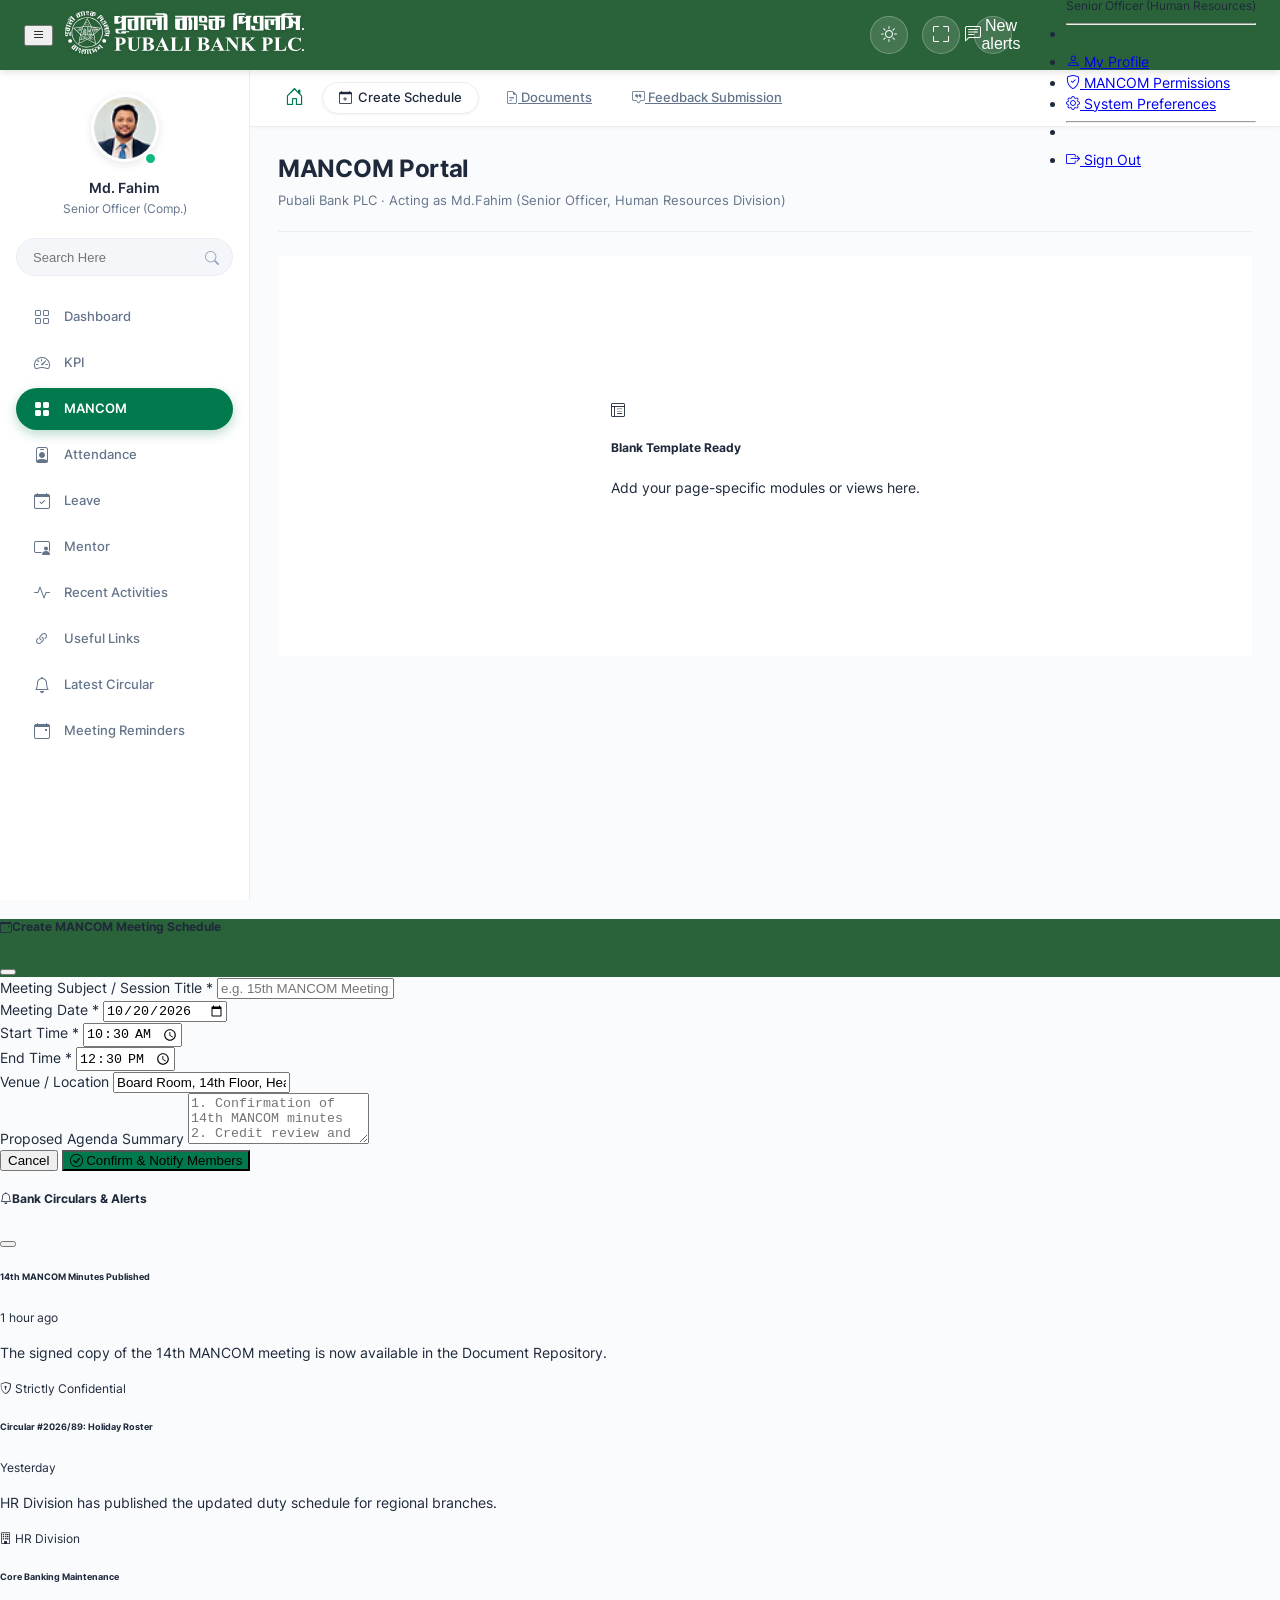
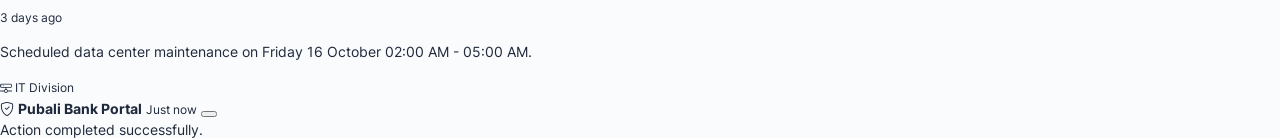
==== commit 5b5082dc: "version 1.00 realeased" ====
--- a/index.html
+++ b/index.html
@@ -175,26 +175,27 @@
     <!-- MAIN CONTENT AREA -->
     <main class="portal-main-content">
 
-      <!-- PAGE SUBHEADER & BREADCRUMBS -->
+      <!-- BREADCRUMB / SUB-NAV ROW (TOP OF MAIN CONTENT) -->
+      <div class="breadcrumb-nav-row">
+        <a href="index.html" class="home-icon-link" title="Home">
+          <i class="bi bi-house-door"></i>
+        </a>
+        <a href="create-schedule.html" class="btn btn-create-schedule text-decoration-none">
+          <i class="bi bi-calendar-plus text-success"></i>
+          Create Schedule
+        </a>
+        <a href="documents.html" class="btn-tab-documents text-decoration-none">
+          <i class="bi bi-file-earmark-text me-1"></i>
+          Documents
+        </a>
+        <a href="FeedbackSubmission.html" class="btn-tab-documents text-decoration-none">
+          <i class="bi bi-chat-square-quote me-1"></i>
+          Feedback Submission
+        </a>
+      </div>
+
+      <!-- PAGE SUBHEADER -->
       <section class="page-subheader">
-        <div class="breadcrumb-nav-row">
-          <a href="index.html" class="home-icon-link" title="Home">
-            <i class="bi bi-house-door"></i>
-          </a>
-          <a href="create-schedule.html" class="btn btn-create-schedule text-decoration-none">
-            <i class="bi bi-calendar-plus text-success"></i>
-            Create Schedule
-          </a>
-          <a href="documents.html" class="btn-tab-documents text-decoration-none">
-            <i class="bi bi-file-earmark-text me-1"></i>
-            Documents
-          </a>
-          <a href="FeedbackSubmission.html" class="btn-tab-documents text-decoration-none">
-            <i class="bi bi-chat-square-quote me-1"></i>
-            Feedback Submission
-          </a>
-        </div>
-
         <div class="portal-title-block">
           <h1>MANCOM Portal</h1>
           <p class="portal-subtitle">Pubali Bank PLC · Acting as Md.Fahim (Senior Officer, Human Resources Division)</p>
--- a/assets/css/style.css
+++ b/assets/css/style.css
@@ -12,6 +12,7 @@
   font-display: swap;
   src: url('../fonts/inter-400.woff2') format('woff2');
 }
+
 @font-face {
   font-family: 'Inter';
   font-style: normal;
@@ -19,6 +20,7 @@
   font-display: swap;
   src: url('../fonts/inter-500.woff2') format('woff2');
 }
+
 @font-face {
   font-family: 'Inter';
   font-style: normal;
@@ -26,6 +28,7 @@
   font-display: swap;
   src: url('../fonts/inter-600.woff2') format('woff2');
 }
+
 @font-face {
   font-family: 'Inter';
   font-style: normal;
@@ -50,7 +53,7 @@
   --bg-sidebar: #ffffff;
   --border-color: #eaedf2;
   --border-subtle: #f1f4f8;
-  
+
   /* Text Colors */
   --text-primary: #1e293b;
   --text-secondary: #64748b;
@@ -85,7 +88,7 @@
   --bg-sidebar: #131c31;
   --border-color: #243048;
   --border-subtle: #1e293b;
-  
+
   --text-primary: #f8fafc;
   --text-secondary: #94a3b8;
   --text-muted: #64748b;
@@ -140,7 +143,7 @@
   height: 44px;
   width: auto;
   object-fit: contain;
-  filter: drop-shadow(0 1px 2px rgba(0,0,0,0.15));
+  filter: drop-shadow(0 1px 2px rgba(0, 0, 0, 0.15));
 }
 
 .brand-fallback-text {
@@ -256,10 +259,28 @@
 }
 
 .breadcrumb-nav-row {
+  background-color: #ffffff;
+  border-bottom: 1px solid var(--border-color);
+  padding: 12px 28px;
+  margin: -24px -28px 24px -28px;
   display: flex;
   align-items: center;
   gap: 12px;
-  margin-bottom: 12px;
+  /* position: sticky; */
+  top: 70px;
+  z-index: 1020;
+  box-shadow: 0 1px 3px rgba(0, 0, 0, 0.04);
+  transition: background-color var(--transition-speed) ease, border-color var(--transition-speed) ease;
+}
+
+[data-bs-theme="dark"] .breadcrumb-nav-row {
+  background-color: var(--bg-surface);
+}
+
+.breadcrumb-nav-row .home-icon-link,
+.breadcrumb-nav-row .btn-create-schedule,
+.breadcrumb-nav-row .btn-tab-documents {
+  flex-shrink: 0;
 }
 
 .home-icon-link {
@@ -341,7 +362,7 @@
    ========================================================================== */
 .portal-container {
   display: flex;
-  min-height: calc(100vh - 150px);
+  min-height: calc(100vh - 70px);
 }
 
 /* Sidebar Styling */
@@ -1074,22 +1095,44 @@
   .portal-main-content {
     padding: 16px;
   }
+
+  .breadcrumb-nav-row {
+    margin: -16px -16px 20px -16px;
+    padding: 10px 16px;
+  }
 }
 
 @media (max-width: 575.98px) {
   .main-navbar {
     padding: 0 14px;
   }
+
+  .breadcrumb-nav-row {
+    margin: -16px -16px 16px -16px;
+    padding: 8px 14px;
+    gap: 8px;
+    overflow-x: auto;
+    -webkit-overflow-scrolling: touch;
+    white-space: nowrap;
+  }
+
   .brand-logo-img {
     height: 36px;
   }
+
   .user-meta-nav {
     display: none;
   }
+
   .library-controls-header {
     flex-direction: column;
     align-items: flex-start;
   }
+
+  .schedule-card form,
+  .feedback-card form {
+    padding: 20px 16px 24px 16px;
+  }
 }
 
 /* ==========================================================================
@@ -1102,9 +1145,13 @@
   background-color: var(--bg-surface);
   border: 1px solid var(--border-color);
   border-radius: 12px;
-  padding: 32px 36px 36px 36px;
   box-shadow: var(--shadow-sm);
   margin-bottom: 30px;
+  overflow: hidden;
+}
+
+.schedule-card form {
+  padding: 30px 36px 36px 36px;
 }
 
 /* Schedule form label styling with red required asterisk */
@@ -1359,8 +1406,8 @@
 }
 
 /* Sorting arrow accents */
-table.dataTable thead > tr > th.dt-orderable-asc:hover,
-table.dataTable thead > tr > th.dt-orderable-desc:hover {
+table.dataTable thead>tr>th.dt-orderable-asc:hover,
+table.dataTable thead>tr>th.dt-orderable-desc:hover {
   background-color: var(--bg-surface-secondary);
 }
 
@@ -1393,9 +1440,13 @@
   background-color: var(--bg-surface);
   border: 1px solid var(--border-color);
   border-radius: 12px;
-  padding: 32px 36px 36px 36px;
   box-shadow: var(--shadow-sm);
   margin-bottom: 30px;
+  overflow: hidden;
+}
+
+.feedback-card form {
+  padding: 30px 36px 36px 36px;
 }
 
 /* Form field labels with red required indicator */
@@ -1473,7 +1524,8 @@
 
 /* Submit Feedback button (Pubali Bank Deep Green) */
 .btn-submit-feedback {
-  background-color: #006a4e; /* Signature Pubali Bank Deep Green */
+  background-color: #006a4e;
+  /* Signature Pubali Bank Deep Green */
   color: #ffffff;
   border: 1px solid #006a4e;
   border-radius: 6px;
@@ -1524,7 +1576,4 @@
   background-color: #1e293b;
   border-color: #334155;
   color: #f1f5f9;
-}
-
-
-
+}
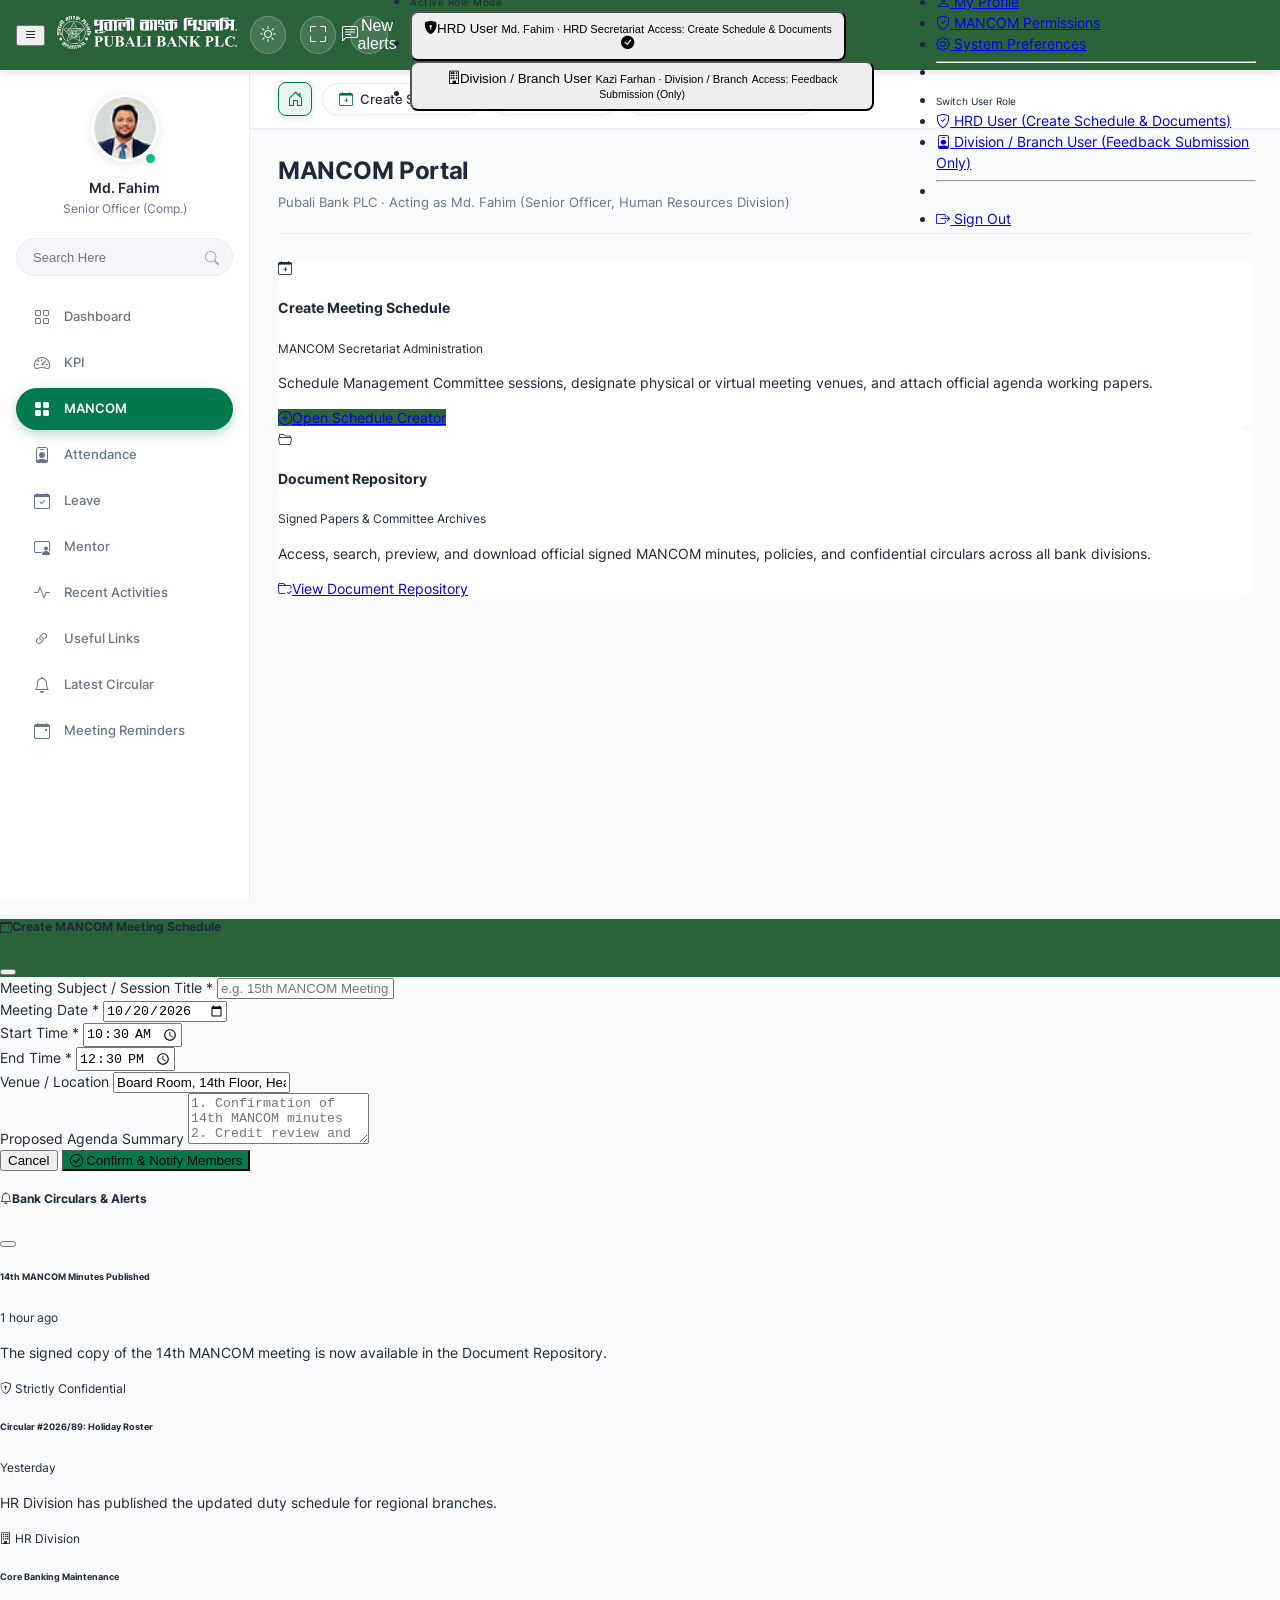
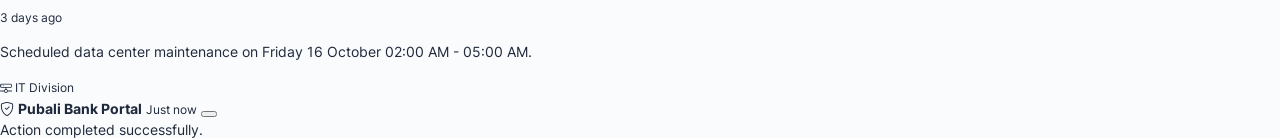
==== commit 99484dc6: "Make the project more funtional" ====
--- a/index.html
+++ b/index.html
@@ -51,6 +51,40 @@
         </span>
       </button>
 
+      <!-- Interactive Role Switcher Pill (HRD vs Division) -->
+      <div class="dropdown">
+        <button class="nav-icon-btn role-badge-btn" id="roleSwitcherBtn" data-bs-toggle="dropdown" aria-expanded="false" title="Switch User Role (HRD Secretariat / Division User)">
+          <i class="bi bi-person-gear"></i>
+          <span class="role-badge-text fw-semibold" id="navRoleBadge">HRD User</span>
+          <i class="bi bi-chevron-down" style="font-size: 10px;"></i>
+        </button>
+        <ul class="dropdown-menu dropdown-menu-end shadow border-0 role-dropdown-menu" aria-labelledby="roleSwitcherBtn">
+          <li class="dropdown-header pb-1">
+            <small class="text-uppercase text-muted fw-bold" style="font-size: 10px; letter-spacing: 0.5px;">Active Role Mode</small>
+          </li>
+          <li>
+            <button type="button" class="dropdown-item d-flex align-items-center justify-content-between py-2 role-btn-hrd" onclick="window.switchRole('hrd', true)">
+              <div>
+                <span class="fw-semibold text-dark d-block"><i class="bi bi-shield-lock-fill me-2 text-success"></i>HRD User</span>
+                <small class="text-muted d-block">Md. Fahim · HRD Secretariat</small>
+                <small class="text-success d-block" style="font-size: 10.5px;">Access: Create Schedule & Documents</small>
+              </div>
+              <i class="bi bi-check-circle-fill text-success ms-2 check-hrd"></i>
+            </button>
+          </li>
+          <li>
+            <button type="button" class="dropdown-item d-flex align-items-center justify-content-between py-2 role-btn-division" onclick="window.switchRole('division', true)">
+              <div>
+                <span class="fw-semibold text-dark d-block"><i class="bi bi-building me-2 text-primary"></i>Division / Branch User</span>
+                <small class="text-muted d-block">Kazi Farhan · Division / Branch</small>
+                <small class="text-primary d-block" style="font-size: 10.5px;">Access: Feedback Submission (Only)</small>
+              </div>
+              <i class="bi bi-check-circle-fill text-primary ms-2 check-division" style="display: none;"></i>
+            </button>
+          </li>
+        </ul>
+      </div>
+
       <!-- User Profile Dropdown Pill -->
       <div class="dropdown">
         <a href="#" class="user-profile-pill" id="userDropdown" data-bs-toggle="dropdown" aria-expanded="false">
@@ -77,6 +111,14 @@
           <li>
             <hr class="dropdown-divider">
           </li>
+          <li class="dropdown-header">
+            <small class="text-uppercase text-muted fw-bold" style="font-size: 10px;">Switch User Role</small>
+          </li>
+          <li><a class="dropdown-item" href="#" onclick="window.switchRole('hrd', true)"><i class="bi bi-shield-check me-2 text-success"></i> HRD User (Create Schedule & Documents)</a></li>
+          <li><a class="dropdown-item" href="#" onclick="window.switchRole('division', true)"><i class="bi bi-person-badge me-2 text-primary"></i> Division / Branch User (Feedback Submission Only)</a></li>
+          <li>
+            <hr class="dropdown-divider">
+          </li>
           <li><a class="dropdown-item text-danger" href="#"><i class="bi bi-box-arrow-right me-2"></i> Sign Out</a></li>
         </ul>
       </div>
@@ -177,20 +219,20 @@
 
       <!-- BREADCRUMB / SUB-NAV ROW (TOP OF MAIN CONTENT) -->
       <div class="breadcrumb-nav-row">
-        <a href="index.html" class="home-icon-link" title="Home">
+        <a href="index.html" class="home-icon-link active" title="Home" aria-label="Home">
           <i class="bi bi-house-door"></i>
         </a>
-        <a href="create-schedule.html" class="btn btn-create-schedule text-decoration-none">
-          <i class="bi bi-calendar-plus text-success"></i>
-          Create Schedule
+        <a href="create-schedule.html" class="subnav-item text-decoration-none">
+          <i class="bi bi-calendar-plus"></i>
+          <span>Create Schedule</span>
         </a>
-        <a href="documents.html" class="btn-tab-documents text-decoration-none">
-          <i class="bi bi-file-earmark-text me-1"></i>
-          Documents
+        <a href="documents.html" class="subnav-item text-decoration-none">
+          <i class="bi bi-file-earmark-text"></i>
+          <span>Documents</span>
         </a>
-        <a href="FeedbackSubmission.html" class="btn-tab-documents text-decoration-none">
-          <i class="bi bi-chat-square-quote me-1"></i>
-          Feedback Submission
+        <a href="FeedbackSubmission.html" class="subnav-item text-decoration-none">
+          <i class="bi bi-chat-square-quote"></i>
+          <span>Feedback Submission</span>
         </a>
       </div>
 
@@ -198,17 +240,101 @@
       <section class="page-subheader">
         <div class="portal-title-block">
           <h1>MANCOM Portal</h1>
-          <p class="portal-subtitle">Pubali Bank PLC · Acting as Md.Fahim (Senior Officer, Human Resources Division)</p>
+          <p class="portal-subtitle">Pubali Bank PLC · Acting as Md. Fahim (Senior Officer, Human Resources Division)</p>
         </div>
       </section>
 
-      <!-- BLANK CONTENT AREA -->
-      <div class="card border-0 shadow-sm p-4 text-center rounded-3"
-        style="background-color: var(--bg-surface); min-height: 400px; display: flex; align-items: center; justify-content: center;">
-        <div class="text-muted">
-          <i class="bi bi-layout-text-window-reverse fs-1 text-secondary opacity-50 mb-3 d-block"></i>
-          <h5 class="fw-semibold text-body">Blank Template Ready</h5>
-          <p class="small text-secondary mb-0">Add your page-specific modules or views here.</p>
+      <!-- ROLE-BASED DASHBOARD MODULES -->
+      <!-- 1. HRD Secretariat Modules (Visible when role is HRD) -->
+      <div class="dashboard-hrd-module">
+        <div class="row g-4">
+          <div class="col-lg-6">
+            <div class="card h-100 border-0 shadow-sm p-4" style="background-color: var(--bg-surface); border-radius: 14px;">
+              <div class="d-flex align-items-center gap-3 mb-3">
+                <span class="d-inline-flex align-items-center justify-content-center rounded-3 bg-success-subtle text-success p-3" style="width: 52px; height: 52px;">
+                  <i class="bi bi-calendar-plus fs-3"></i>
+                </span>
+                <div>
+                  <h4 class="fw-bold mb-0 text-dark">Create Meeting Schedule</h4>
+                  <small class="text-muted">MANCOM Secretariat Administration</small>
+                </div>
+              </div>
+              <p class="text-secondary small mb-4">
+                Schedule Management Committee sessions, designate physical or virtual meeting venues, and attach official agenda working papers.
+              </p>
+              <div class="mt-auto">
+                <a href="create-schedule.html" class="btn btn-success px-4 py-2 fw-medium" style="background-color: var(--pubali-green, #2a633a);">
+                  <i class="bi bi-plus-circle me-1"></i>Open Schedule Creator
+                </a>
+              </div>
+            </div>
+          </div>
+
+          <div class="col-lg-6">
+            <div class="card h-100 border-0 shadow-sm p-4" style="background-color: var(--bg-surface); border-radius: 14px;">
+              <div class="d-flex align-items-center gap-3 mb-3">
+                <span class="d-inline-flex align-items-center justify-content-center rounded-3 bg-success-subtle text-success p-3" style="width: 52px; height: 52px;">
+                  <i class="bi bi-folder2-open fs-3"></i>
+                </span>
+                <div>
+                  <h4 class="fw-bold mb-0 text-dark">Document Repository</h4>
+                  <small class="text-muted">Signed Papers & Committee Archives</small>
+                </div>
+              </div>
+              <p class="text-secondary small mb-4">
+                Access, search, preview, and download official signed MANCOM minutes, policies, and confidential circulars across all bank divisions.
+              </p>
+              <div class="mt-auto">
+                <a href="documents.html" class="btn btn-outline-success px-4 py-2 fw-medium">
+                  <i class="bi bi-folder-check me-1"></i>View Document Repository
+                </a>
+              </div>
+            </div>
+          </div>
+        </div>
+      </div>
+
+      <!-- 2. Division / Branch User Module (Visible when role is Division / Branch) -->
+      <div class="dashboard-division-module" style="display: none;">
+        <div class="row g-4">
+          <div class="col-lg-8">
+            <div class="card h-100 border-0 shadow-sm p-4" style="background-color: var(--bg-surface); border-radius: 14px;">
+              <div class="d-flex align-items-center gap-3 mb-3">
+                <span class="d-inline-flex align-items-center justify-content-center rounded-3 bg-primary-subtle text-primary p-3" style="width: 52px; height: 52px;">
+                  <i class="bi bi-chat-square-quote fs-3"></i>
+                </span>
+                <div>
+                  <h4 class="fw-bold mb-0 text-dark">Feedback Submission</h4>
+                  <small class="text-muted">Division / Branch Representative Workspace</small>
+                </div>
+              </div>
+              <p class="text-secondary small mb-4">
+                Review scheduled MANCOM committee agendas, preview working papers, and submit divisional/branch observations, remarks, and feedback papers directly to HRD Secretariat.
+              </p>
+              <div class="mt-auto">
+                <a href="FeedbackSubmission.html" class="btn btn-primary px-4 py-2 fw-medium">
+                  <i class="bi bi-send me-1"></i>Go to Feedback Submission
+                </a>
+              </div>
+            </div>
+          </div>
+
+          <div class="col-lg-4">
+            <div class="card h-100 border-0 shadow-sm p-4 text-center" style="background-color: var(--bg-surface); border-radius: 14px;">
+              <div class="mb-3">
+                <span class="d-inline-flex align-items-center justify-content-center rounded-circle bg-light border p-3" style="width: 60px; height: 60px;">
+                  <i class="bi bi-person-badge fs-2 text-primary"></i>
+                </span>
+              </div>
+              <h5 class="fw-bold mb-1 text-dark">Division / Branch Mode</h5>
+              <p class="text-muted small mb-3">
+                Authorized for <strong>Division & Branch</strong> representatives.
+              </p>
+              <button type="button" class="btn btn-sm btn-outline-secondary w-100" onclick="window.switchRole('hrd', true)">
+                <i class="bi bi-arrow-repeat me-1"></i>Switch to HRD User
+              </button>
+            </div>
+          </div>
         </div>
       </div>
 
--- a/assets/css/style.css
+++ b/assets/css/style.css
@@ -38,6 +38,10 @@
 }
 
 :root {
+  /* Layout Dimensions */
+  --sidebar-width: 250px;
+  --navbar-height: 70px;
+
   /* Pubali Brand Greens */
   --pubali-green: #2a633a;
   --pubali-green-dark: #1e4b2b;
@@ -121,8 +125,8 @@
    ========================================================================== */
 .main-navbar {
   background-color: var(--pubali-green);
-  height: 70px;
-  padding: 0 24px;
+  height: var(--navbar-height, 70px);
+  padding: 0 24px 0 0;
   display: flex;
   align-items: center;
   justify-content: space-between;
@@ -134,13 +138,20 @@
 }
 
 .brand-section {
+  width: var(--sidebar-width);
+  min-width: var(--sidebar-width);
+  max-width: var(--sidebar-width);
+  height: 100%;
+  padding: 0 16px;
   display: flex;
   align-items: center;
   gap: 12px;
+  box-sizing: border-box;
 }
 
 .brand-logo-img {
-  height: 44px;
+  height: auto;
+  max-width: 180px;
   width: auto;
   object-fit: contain;
   filter: drop-shadow(0 1px 2px rgba(0, 0, 0, 0.15));
@@ -191,6 +202,48 @@
   background: rgba(255, 255, 255, 0.22);
   color: #ffffff;
   transform: translateY(-1px);
+}
+
+/* Role Switcher Pill & Dropdown (HRD vs Division) */
+.role-badge-btn {
+  width: auto !important;
+  height: 36px !important;
+  border-radius: 20px !important;
+  padding: 0 12px !important;
+  font-size: 12px !important;
+  gap: 6px;
+  background: rgba(255, 255, 255, 0.16) !important;
+  border: 1px solid rgba(255, 255, 255, 0.3) !important;
+  color: #ffffff !important;
+  text-decoration: none !important;
+}
+
+.role-badge-btn:hover,
+.role-badge-btn[aria-expanded="true"] {
+  background: rgba(255, 255, 255, 0.28) !important;
+  color: #ffffff !important;
+}
+
+.role-dropdown-menu {
+  min-width: 270px;
+  border-radius: 12px !important;
+  padding: 8px;
+  margin-top: 8px !important;
+}
+
+.role-dropdown-menu .dropdown-item {
+  border-radius: 8px;
+  padding: 8px 12px;
+  transition: all var(--transition-speed) ease;
+}
+
+.role-dropdown-menu .dropdown-item:hover {
+  background-color: var(--pubali-green-subtle);
+}
+
+.role-dropdown-menu .dropdown-item.active-role {
+  background-color: rgba(42, 99, 58, 0.08);
+  border: 1px solid rgba(42, 99, 58, 0.2);
 }
 
 .user-profile-pill {
@@ -259,87 +312,118 @@
 }
 
 .breadcrumb-nav-row {
-  background-color: #ffffff;
+  background-color: var(--bg-surface);
   border-bottom: 1px solid var(--border-color);
   padding: 12px 28px;
   margin: -24px -28px 24px -28px;
   display: flex;
   align-items: center;
-  gap: 12px;
+  gap: 10px;
   /* position: sticky; */
   top: 70px;
   z-index: 1020;
-  box-shadow: 0 1px 3px rgba(0, 0, 0, 0.04);
+  box-shadow: 0 1px 3px rgba(0, 0, 0, 0.03);
   transition: background-color var(--transition-speed) ease, border-color var(--transition-speed) ease;
 }
 
 [data-bs-theme="dark"] .breadcrumb-nav-row {
   background-color: var(--bg-surface);
+  box-shadow: 0 1px 3px rgba(0, 0, 0, 0.2);
 }
 
 .breadcrumb-nav-row .home-icon-link,
+.breadcrumb-nav-row .subnav-item,
 .breadcrumb-nav-row .btn-create-schedule,
 .breadcrumb-nav-row .btn-tab-documents {
   flex-shrink: 0;
 }
 
+/* Home Icon Link */
 .home-icon-link {
   display: inline-flex;
   align-items: center;
   justify-content: center;
-  width: 32px;
-  height: 32px;
+  width: 34px;
+  height: 34px;
+  background-color: var(--bg-surface);
+  border: 1px solid var(--border-color);
   color: var(--pubali-green-active);
-  font-size: 19px;
+  font-size: 16px;
   text-decoration: none;
-  border-radius: 6px;
-  transition: all var(--transition-speed);
+  border-radius: 8px;
+  box-shadow: var(--shadow-sm);
+  transition: all var(--transition-speed) ease;
 }
 
 .home-icon-link:hover {
+  background-color: var(--bg-surface-secondary);
+  border-color: #cbd5e1;
+  color: var(--pubali-green-active);
+  transform: translateY(-1px);
+  box-shadow: var(--shadow-md);
+}
+
+.home-icon-link.active {
   background-color: var(--pubali-green-subtle);
-  color: var(--pubali-green);
-}
-
-.btn-create-schedule {
+  border-color: var(--pubali-green-active);
+  color: var(--pubali-green-active);
+  box-shadow: 0 2px 6px rgba(0, 122, 77, 0.16);
+}
+
+/* Subnavigation Item (Unified Pill Design for All Page Layouts) */
+.subnav-item,
+.btn-create-schedule,
+.btn-tab-documents {
   background-color: var(--bg-surface);
   color: var(--text-primary);
   border: 1px solid var(--border-color);
   font-size: 13px;
   font-weight: 500;
-  padding: 5px 16px;
+  padding: 6px 16px;
   border-radius: 20px;
   display: inline-flex;
   align-items: center;
-  gap: 6px;
+  gap: 7px;
   text-decoration: none;
   box-shadow: var(--shadow-sm);
   transition: all var(--transition-speed) ease;
-}
-
-.btn-create-schedule:hover {
+  cursor: pointer;
+  line-height: 1.4;
+}
+
+.subnav-item:hover,
+.btn-create-schedule:hover,
+.btn-tab-documents:hover {
   background-color: var(--bg-surface-secondary);
   border-color: #cbd5e1;
   color: var(--text-primary);
   transform: translateY(-1px);
-}
-
-.btn-tab-documents {
-  background: transparent;
-  color: var(--text-secondary);
-  border: none;
-  font-size: 13px;
-  font-weight: 500;
-  padding: 5px 14px;
-  border-radius: 20px;
-  cursor: pointer;
-  transition: all var(--transition-speed);
-}
-
-.btn-tab-documents.active,
-.btn-tab-documents:hover {
+  box-shadow: var(--shadow-md);
+}
+
+.subnav-item.active,
+.btn-create-schedule.active,
+.btn-tab-documents.active {
+  background-color: var(--pubali-green-subtle);
+  border-color: var(--pubali-green-active);
   color: var(--pubali-green-active);
-  background-color: var(--pubali-green-subtle);
+  font-weight: 600;
+  box-shadow: 0 2px 6px rgba(0, 122, 77, 0.16);
+}
+
+.subnav-item i,
+.btn-create-schedule i,
+.btn-tab-documents i {
+  color: var(--pubali-green-active);
+  font-size: 14px;
+  display: inline-flex;
+  align-items: center;
+}
+
+.subnav-item.active i,
+.btn-create-schedule.active i,
+.btn-tab-documents.active i {
+  color: var(--pubali-green-active);
 }
 
 .portal-title-block h1 {
@@ -367,13 +451,15 @@
 
 /* Sidebar Styling */
 .portal-sidebar {
-  width: 250px;
-  min-width: 250px;
+  width: var(--sidebar-width);
+  min-width: var(--sidebar-width);
+  max-width: var(--sidebar-width);
   background-color: var(--bg-sidebar);
   border-right: 1px solid var(--border-color);
   padding: 24px 16px 36px 16px;
   display: flex;
   flex-direction: column;
+  box-sizing: border-box;
   transition: all var(--transition-speed) ease;
 }
 
@@ -871,6 +957,100 @@
   font-size: 13px;
 }
 
+/* Document Repository Filter Bar */
+.repository-filter-card {
+  background-color: var(--bg-surface-secondary);
+  border: 1px solid var(--border-color);
+  border-radius: 12px;
+  padding: 16px 20px;
+  margin: 0 20px 16px 20px;
+  transition: all var(--transition-speed) ease;
+}
+
+[data-bs-theme="dark"] .repository-filter-card {
+  background-color: rgba(30, 41, 59, 0.45);
+  border-color: var(--border-color);
+}
+
+.repository-filter-card .form-label {
+  font-size: 11px;
+  font-weight: 600;
+  text-transform: uppercase;
+  letter-spacing: 0.4px;
+}
+
+.repository-filter-card .form-select,
+.repository-filter-card .form-control {
+  border-radius: 8px;
+  border: 1px solid var(--border-color);
+  background-color: var(--bg-surface);
+  color: var(--text-primary);
+  font-size: 13px;
+  padding: 7px 12px;
+  transition: border-color var(--transition-speed), box-shadow var(--transition-speed);
+}
+
+.repository-filter-card .form-select:focus,
+.repository-filter-card .form-control:focus {
+  border-color: var(--pubali-green-active);
+  box-shadow: 0 0 0 3px var(--pubali-green-subtle);
+  background-color: var(--bg-surface);
+}
+
+.repository-filter-card .input-group-text {
+  border-radius: 8px 0 0 8px;
+  border-color: var(--border-color);
+  background-color: var(--bg-surface);
+  color: var(--text-muted);
+}
+
+.btn-reset-filters {
+  font-size: 13px;
+  font-weight: 500;
+  padding: 7px 14px;
+  border-radius: 8px !important;
+  color: var(--text-secondary);
+  border: 1px solid var(--border-color);
+  background-color: var(--bg-surface);
+  transition: all var(--transition-speed) ease;
+}
+
+.btn-reset-filters:hover {
+  background-color: var(--pubali-green-subtle);
+  border-color: var(--pubali-green-active);
+  color: var(--pubali-green-active);
+}
+
+/* Meeting Subject Cell in Table */
+.meeting-subject-cell {
+  display: flex;
+  flex-direction: column;
+  gap: 2px;
+}
+
+.meeting-subject-title {
+  font-weight: 600;
+  color: var(--text-primary);
+  font-size: 13px;
+  line-height: 1.35;
+}
+
+.meeting-subject-sub {
+  font-size: 11px;
+  color: var(--text-secondary);
+}
+
+.meeting-subject-sub .session-badge {
+  display: inline-block;
+  padding: 1px 7px;
+  background-color: var(--bg-surface-secondary);
+  border: 1px solid var(--border-color);
+  border-radius: 10px;
+  font-size: 11px;
+  font-weight: 500;
+  color: var(--text-secondary);
+}
+
 /* Table Custom Styles */
 .table-documents {
   margin-bottom: 0;
@@ -1079,6 +1259,17 @@
    RESPONSIVE DESIGN
    ========================================================================== */
 @media (max-width: 991.98px) {
+  .main-navbar {
+    padding: 0 16px;
+  }
+
+  .brand-section {
+    width: auto;
+    min-width: auto;
+    max-width: none;
+    padding: 0;
+  }
+
   .portal-sidebar {
     position: fixed;
     top: 70px;
@@ -1576,4 +1767,273 @@
   background-color: #1e293b;
   border-color: #334155;
   color: #f1f5f9;
-}+}
+/* ==========================================================================
+   INTERACTIVE DATE & TIME PICKER POPUPS (Pubali Bank Styled)
+   ========================================================================== */
+
+.schedule-input-icon {
+  pointer-events: auto !important;
+  cursor: pointer;
+}
+
+.pubali-picker-popup {
+  position: absolute;
+  top: calc(100% + 6px);
+  left: 0;
+  z-index: 1060;
+  width: 310px;
+  background-color: var(--bg-surface);
+  color: var(--text-primary);
+  border: 1px solid var(--border-color);
+  border-radius: 12px;
+  box-shadow: 0 10px 25px -5px rgba(0, 0, 0, 0.18), 0 8px 10px -6px rgba(0, 0, 0, 0.1);
+  padding: 14px;
+  user-select: none;
+  animation: pickerFadeIn 0.18s ease-out;
+}
+
+@keyframes pickerFadeIn {
+  from {
+    opacity: 0;
+    transform: translateY(-6px);
+  }
+  to {
+    opacity: 1;
+    transform: translateY(0);
+  }
+}
+
+/* Datepicker Header */
+.pubali-calendar-header {
+  display: flex;
+  align-items: center;
+  justify-content: space-between;
+  margin-bottom: 12px;
+}
+
+.pubali-calendar-title {
+  font-weight: 600;
+  font-size: 14px;
+  color: var(--text-primary);
+  display: flex;
+  align-items: center;
+  gap: 6px;
+}
+
+.pubali-calendar-title select {
+  font-size: 13px;
+  font-weight: 600;
+  border-radius: 6px;
+  border: 1px solid var(--border-color);
+  background-color: var(--bg-surface);
+  color: var(--text-primary);
+  padding: 2px 6px;
+  cursor: pointer;
+}
+
+.pubali-picker-nav-btn {
+  background: transparent;
+  border: 1px solid var(--border-color);
+  border-radius: 6px;
+  color: var(--text-secondary);
+  width: 28px;
+  height: 28px;
+  display: inline-flex;
+  align-items: center;
+  justify-content: center;
+  cursor: pointer;
+  transition: all 0.15s ease;
+}
+
+.pubali-picker-nav-btn:hover {
+  background-color: var(--bg-surface-secondary);
+  color: var(--pubali-green-active);
+  border-color: var(--pubali-green-active);
+}
+
+/* Weekday Names Grid */
+.pubali-calendar-weekdays {
+  display: grid;
+  grid-template-columns: repeat(7, 1fr);
+  text-align: center;
+  font-size: 11px;
+  font-weight: 600;
+  color: var(--text-secondary);
+  margin-bottom: 6px;
+}
+
+/* Calendar Days Grid */
+.pubali-calendar-days {
+  display: grid;
+  grid-template-columns: repeat(7, 1fr);
+  gap: 3px;
+}
+
+.pubali-calendar-day {
+  aspect-ratio: 1;
+  display: flex;
+  align-items: center;
+  justify-content: center;
+  font-size: 12.5px;
+  font-weight: 500;
+  border-radius: 8px;
+  cursor: pointer;
+  color: var(--text-primary);
+  border: 1px solid transparent;
+  transition: all 0.12s ease;
+}
+
+.pubali-calendar-day:hover:not(.empty) {
+  background-color: var(--pubali-green-subtle);
+  color: var(--pubali-green-active);
+}
+
+.pubali-calendar-day.empty {
+  cursor: default;
+}
+
+.pubali-calendar-day.other-month {
+  color: #94a3b8;
+  opacity: 0.55;
+}
+
+.pubali-calendar-day.today {
+  border-color: var(--pubali-green-active);
+  font-weight: 700;
+}
+
+.pubali-calendar-day.selected {
+  background-color: var(--pubali-green, #006a4e) !important;
+  color: #ffffff !important;
+  font-weight: 600;
+  box-shadow: 0 2px 6px rgba(0, 106, 78, 0.35);
+}
+
+/* Quick Footer */
+.pubali-picker-footer {
+  display: flex;
+  align-items: center;
+  justify-content: space-between;
+  margin-top: 12px;
+  padding-top: 10px;
+  border-top: 1px solid var(--border-color);
+}
+
+.pubali-picker-btn-link {
+  background: none;
+  border: none;
+  font-size: 11.5px;
+  font-weight: 600;
+  color: var(--pubali-green-active);
+  cursor: pointer;
+  padding: 3px 6px;
+  border-radius: 4px;
+}
+
+.pubali-picker-btn-link:hover {
+  text-decoration: underline;
+  background-color: var(--pubali-green-subtle);
+}
+
+/* Time Picker Specific Styling */
+.pubali-time-select-row {
+  display: flex;
+  align-items: center;
+  justify-content: center;
+  gap: 8px;
+  margin-bottom: 14px;
+}
+
+.pubali-time-unit {
+  display: flex;
+  flex-direction: column;
+  align-items: center;
+}
+
+.pubali-time-unit label {
+  font-size: 10.5px;
+  text-transform: uppercase;
+  color: var(--text-secondary);
+  font-weight: 600;
+  margin-bottom: 4px;
+}
+
+.pubali-time-select {
+  height: 38px;
+  font-size: 15px;
+  font-weight: 600;
+  border-radius: 8px;
+  border: 1px solid var(--border-color);
+  background-color: var(--bg-surface);
+  color: var(--text-primary);
+  padding: 4px 8px;
+  text-align: center;
+}
+
+.pubali-time-colon {
+  font-size: 20px;
+  font-weight: 700;
+  color: var(--text-secondary);
+  margin-top: 16px;
+}
+
+.pubali-ampm-switch {
+  display: flex;
+  border: 1px solid var(--border-color);
+  border-radius: 8px;
+  overflow: hidden;
+  margin-top: 18px;
+}
+
+.pubali-ampm-btn {
+  padding: 6px 12px;
+  font-size: 12px;
+  font-weight: 700;
+  border: none;
+  background: transparent;
+  color: var(--text-secondary);
+  cursor: pointer;
+  transition: all 0.15s ease;
+}
+
+.pubali-ampm-btn.active {
+  background-color: var(--pubali-green, #006a4e);
+  color: #ffffff;
+}
+
+/* Time presets section */
+.pubali-time-presets-title {
+  font-size: 11px;
+  font-weight: 600;
+  text-transform: uppercase;
+  color: var(--text-secondary);
+  letter-spacing: 0.5px;
+  margin-bottom: 6px;
+}
+
+.pubali-time-presets-grid {
+  display: grid;
+  grid-template-columns: repeat(3, 1fr);
+  gap: 5px;
+  margin-bottom: 10px;
+}
+
+.pubali-preset-btn {
+  font-size: 11.5px;
+  font-weight: 500;
+  padding: 5px 4px;
+  border-radius: 6px;
+  border: 1px solid var(--border-color);
+  background-color: var(--bg-surface-secondary);
+  color: var(--text-primary);
+  cursor: pointer;
+  text-align: center;
+  transition: all 0.12s ease;
+}
+
+.pubali-preset-btn:hover {
+  border-color: var(--pubali-green-active);
+  background-color: var(--pubali-green-subtle);
+  color: var(--pubali-green-active);
+}
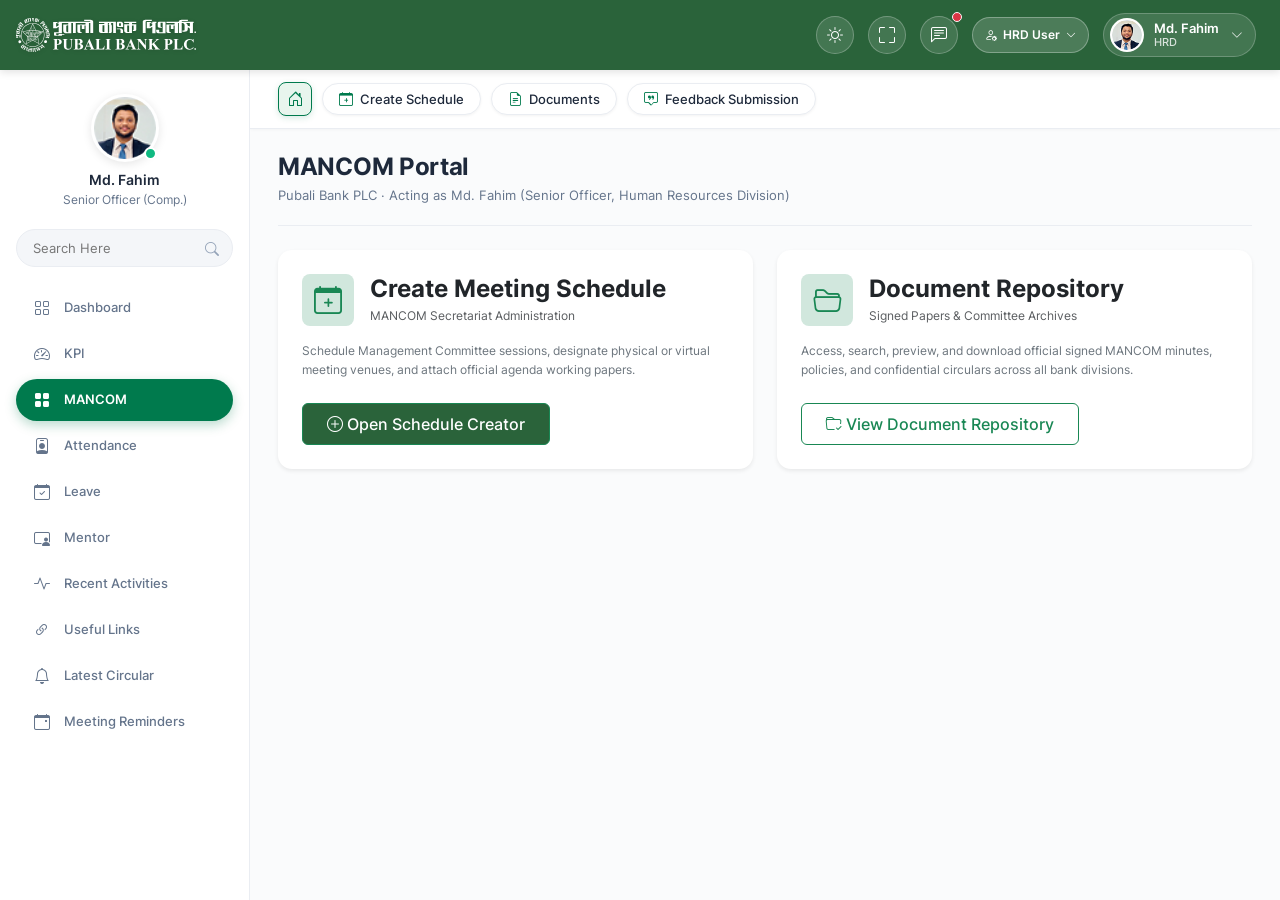
==== commit 4f6509a3: "version 1.00 released" ====
--- a/index.html
+++ b/index.html
@@ -53,31 +53,42 @@
 
       <!-- Interactive Role Switcher Pill (HRD vs Division) -->
       <div class="dropdown">
-        <button class="nav-icon-btn role-badge-btn" id="roleSwitcherBtn" data-bs-toggle="dropdown" aria-expanded="false" title="Switch User Role (HRD Secretariat / Division User)">
+        <button class="nav-icon-btn role-badge-btn" id="roleSwitcherBtn" data-bs-toggle="dropdown" aria-expanded="false"
+          title="Switch User Role (HRD Secretariat / Division User)">
           <i class="bi bi-person-gear"></i>
           <span class="role-badge-text fw-semibold" id="navRoleBadge">HRD User</span>
           <i class="bi bi-chevron-down" style="font-size: 10px;"></i>
         </button>
-        <ul class="dropdown-menu dropdown-menu-end shadow border-0 role-dropdown-menu" aria-labelledby="roleSwitcherBtn">
+        <ul class="dropdown-menu dropdown-menu-end shadow border-0 role-dropdown-menu"
+          aria-labelledby="roleSwitcherBtn">
           <li class="dropdown-header pb-1">
-            <small class="text-uppercase text-muted fw-bold" style="font-size: 10px; letter-spacing: 0.5px;">Active Role Mode</small>
+            <small class="text-uppercase text-muted fw-bold" style="font-size: 10px; letter-spacing: 0.5px;">Active Role
+              Mode</small>
           </li>
           <li>
-            <button type="button" class="dropdown-item d-flex align-items-center justify-content-between py-2 role-btn-hrd" onclick="window.switchRole('hrd', true)">
+            <button type="button"
+              class="dropdown-item d-flex align-items-center justify-content-between py-2 role-btn-hrd"
+              onclick="window.switchRole('hrd', true)">
               <div>
-                <span class="fw-semibold text-dark d-block"><i class="bi bi-shield-lock-fill me-2 text-success"></i>HRD User</span>
+                <span class="fw-semibold text-dark d-block"><i class="bi bi-shield-lock-fill me-2 text-success"></i>HRD
+                  User</span>
                 <small class="text-muted d-block">Md. Fahim · HRD Secretariat</small>
-                <small class="text-success d-block" style="font-size: 10.5px;">Access: Create Schedule & Documents</small>
+                <small class="text-success d-block" style="font-size: 10.5px;">Access: Create Schedule &
+                  Documents</small>
               </div>
               <i class="bi bi-check-circle-fill text-success ms-2 check-hrd"></i>
             </button>
           </li>
           <li>
-            <button type="button" class="dropdown-item d-flex align-items-center justify-content-between py-2 role-btn-division" onclick="window.switchRole('division', true)">
+            <button type="button"
+              class="dropdown-item d-flex align-items-center justify-content-between py-2 role-btn-division"
+              onclick="window.switchRole('division', true)">
               <div>
-                <span class="fw-semibold text-dark d-block"><i class="bi bi-building me-2 text-primary"></i>Division / Branch User</span>
+                <span class="fw-semibold text-dark d-block"><i class="bi bi-building me-2 text-primary"></i>Division /
+                  Branch User</span>
                 <small class="text-muted d-block">Kazi Farhan · Division / Branch</small>
-                <small class="text-primary d-block" style="font-size: 10.5px;">Access: Feedback Submission (Only)</small>
+                <small class="text-primary d-block" style="font-size: 10.5px;">Access: Feedback Submission
+                  (Only)</small>
               </div>
               <i class="bi bi-check-circle-fill text-primary ms-2 check-division" style="display: none;"></i>
             </button>
@@ -114,8 +125,11 @@
           <li class="dropdown-header">
             <small class="text-uppercase text-muted fw-bold" style="font-size: 10px;">Switch User Role</small>
           </li>
-          <li><a class="dropdown-item" href="#" onclick="window.switchRole('hrd', true)"><i class="bi bi-shield-check me-2 text-success"></i> HRD User (Create Schedule & Documents)</a></li>
-          <li><a class="dropdown-item" href="#" onclick="window.switchRole('division', true)"><i class="bi bi-person-badge me-2 text-primary"></i> Division / Branch User (Feedback Submission Only)</a></li>
+          <li><a class="dropdown-item" href="#" onclick="window.switchRole('hrd', true)"><i
+                class="bi bi-shield-check me-2 text-success"></i> HRD User (Create Schedule & Documents)</a></li>
+          <li><a class="dropdown-item" href="#" onclick="window.switchRole('division', true)"><i
+                class="bi bi-person-badge me-2 text-primary"></i> Division / Branch User (Feedback Submission Only)</a>
+          </li>
           <li>
             <hr class="dropdown-divider">
           </li>
@@ -240,7 +254,8 @@
       <section class="page-subheader">
         <div class="portal-title-block">
           <h1>MANCOM Portal</h1>
-          <p class="portal-subtitle">Pubali Bank PLC · Acting as Md. Fahim (Senior Officer, Human Resources Division)</p>
+          <p class="portal-subtitle">Pubali Bank PLC · Acting as Md. Fahim (Senior Officer, Human Resources Division)
+          </p>
         </div>
       </section>
 
@@ -249,9 +264,12 @@
       <div class="dashboard-hrd-module">
         <div class="row g-4">
           <div class="col-lg-6">
-            <div class="card h-100 border-0 shadow-sm p-4" style="background-color: var(--bg-surface); border-radius: 14px;">
+            <div class="card h-100 border-0 shadow-sm p-4"
+              style="background-color: var(--bg-surface); border-radius: 14px;">
               <div class="d-flex align-items-center gap-3 mb-3">
-                <span class="d-inline-flex align-items-center justify-content-center rounded-3 bg-success-subtle text-success p-3" style="width: 52px; height: 52px;">
+                <span
+                  class="d-inline-flex align-items-center justify-content-center rounded-3 bg-success-subtle text-success p-3"
+                  style="width: 52px; height: 52px;">
                   <i class="bi bi-calendar-plus fs-3"></i>
                 </span>
                 <div>
@@ -260,10 +278,12 @@
                 </div>
               </div>
               <p class="text-secondary small mb-4">
-                Schedule Management Committee sessions, designate physical or virtual meeting venues, and attach official agenda working papers.
+                Schedule Management Committee sessions, designate physical or virtual meeting venues, and attach
+                official agenda working papers.
               </p>
               <div class="mt-auto">
-                <a href="create-schedule.html" class="btn btn-success px-4 py-2 fw-medium" style="background-color: var(--pubali-green, #2a633a);">
+                <a href="create-schedule.html" class="btn btn-success px-4 py-2 fw-medium"
+                  style="background-color: var(--pubali-green, #2a633a);">
                   <i class="bi bi-plus-circle me-1"></i>Open Schedule Creator
                 </a>
               </div>
@@ -271,9 +291,12 @@
           </div>
 
           <div class="col-lg-6">
-            <div class="card h-100 border-0 shadow-sm p-4" style="background-color: var(--bg-surface); border-radius: 14px;">
+            <div class="card h-100 border-0 shadow-sm p-4"
+              style="background-color: var(--bg-surface); border-radius: 14px;">
               <div class="d-flex align-items-center gap-3 mb-3">
-                <span class="d-inline-flex align-items-center justify-content-center rounded-3 bg-success-subtle text-success p-3" style="width: 52px; height: 52px;">
+                <span
+                  class="d-inline-flex align-items-center justify-content-center rounded-3 bg-success-subtle text-success p-3"
+                  style="width: 52px; height: 52px;">
                   <i class="bi bi-folder2-open fs-3"></i>
                 </span>
                 <div>
@@ -282,7 +305,8 @@
                 </div>
               </div>
               <p class="text-secondary small mb-4">
-                Access, search, preview, and download official signed MANCOM minutes, policies, and confidential circulars across all bank divisions.
+                Access, search, preview, and download official signed MANCOM minutes, policies, and confidential
+                circulars across all bank divisions.
               </p>
               <div class="mt-auto">
                 <a href="documents.html" class="btn btn-outline-success px-4 py-2 fw-medium">
@@ -298,9 +322,12 @@
       <div class="dashboard-division-module" style="display: none;">
         <div class="row g-4">
           <div class="col-lg-8">
-            <div class="card h-100 border-0 shadow-sm p-4" style="background-color: var(--bg-surface); border-radius: 14px;">
+            <div class="card h-100 border-0 shadow-sm p-4"
+              style="background-color: var(--bg-surface); border-radius: 14px;">
               <div class="d-flex align-items-center gap-3 mb-3">
-                <span class="d-inline-flex align-items-center justify-content-center rounded-3 bg-primary-subtle text-primary p-3" style="width: 52px; height: 52px;">
+                <span
+                  class="d-inline-flex align-items-center justify-content-center rounded-3 bg-primary-subtle text-primary p-3"
+                  style="width: 52px; height: 52px;">
                   <i class="bi bi-chat-square-quote fs-3"></i>
                 </span>
                 <div>
@@ -309,7 +336,8 @@
                 </div>
               </div>
               <p class="text-secondary small mb-4">
-                Review scheduled MANCOM committee agendas, preview working papers, and submit divisional/branch observations, remarks, and feedback papers directly to HRD Secretariat.
+                Review scheduled MANCOM committee agendas, preview working papers, and submit divisional/branch
+                observations, remarks, and feedback papers directly to HRD Secretariat.
               </p>
               <div class="mt-auto">
                 <a href="FeedbackSubmission.html" class="btn btn-primary px-4 py-2 fw-medium">
@@ -320,17 +348,20 @@
           </div>
 
           <div class="col-lg-4">
-            <div class="card h-100 border-0 shadow-sm p-4 text-center" style="background-color: var(--bg-surface); border-radius: 14px;">
+            <div class="card h-100 border-0 shadow-sm p-4 text-center"
+              style="background-color: var(--bg-surface); border-radius: 14px;">
               <div class="mb-3">
-                <span class="d-inline-flex align-items-center justify-content-center rounded-circle bg-light border p-3" style="width: 60px; height: 60px;">
+                <span class="d-inline-flex align-items-center justify-content-center rounded-circle bg-light border p-3"
+                  style="width: 60px; height: 60px;">
                   <i class="bi bi-person-badge fs-2 text-primary"></i>
                 </span>
               </div>
-              <h5 class="fw-bold mb-1 text-dark">Division / Branch Mode</h5>
+              <h5 class="fw-bold mb-2 text-dark">Division / Branch Mode</h5>
               <p class="text-muted small mb-3">
                 Authorized for <strong>Division & Branch</strong> representatives.
               </p>
-              <button type="button" class="btn btn-sm btn-outline-secondary w-100" onclick="window.switchRole('hrd', true)">
+              <button type="button" class="btn btn-sm btn-outline-secondary w-100"
+                onclick="window.switchRole('hrd', true)">
                 <i class="bi bi-arrow-repeat me-1"></i>Switch to HRD User
               </button>
             </div>
@@ -411,28 +442,28 @@
       <div class="list-group list-group-flush">
         <div class="list-group-item p-3">
           <div class="d-flex w-100 justify-content-between">
-            <h6 class="mb-1 fw-bold text-success">14th MANCOM Minutes Published</h6>
+            <h6 class="mb-2 fw-bold text-success">14th MANCOM Minutes Published</h6>
             <small class="text-muted">1 hour ago</small>
           </div>
-          <p class="mb-1 small text-secondary">The signed copy of the 14th MANCOM meeting is now available in the
+          <p class="mb-2 small text-secondary">The signed copy of the 14th MANCOM meeting is now available in the
             Document Repository.</p>
           <small class="text-muted"><i class="bi bi-shield-lock me-1"></i> Strictly Confidential</small>
         </div>
         <div class="list-group-item p-3">
           <div class="d-flex w-100 justify-content-between">
-            <h6 class="mb-1 fw-bold">Circular #2026/89: Holiday Roster</h6>
+            <h6 class="mb-2 fw-bold">Circular #2026/89: Holiday Roster</h6>
             <small class="text-muted">Yesterday</small>
           </div>
-          <p class="mb-1 small text-secondary">HR Division has published the updated duty schedule for regional
+          <p class="mb-2 small text-secondary">HR Division has published the updated duty schedule for regional
             branches.</p>
           <small class="text-muted"><i class="bi bi-building me-1"></i> HR Division</small>
         </div>
         <div class="list-group-item p-3">
           <div class="d-flex w-100 justify-content-between">
-            <h6 class="mb-1 fw-bold">Core Banking Maintenance</h6>
+            <h6 class="mb-2 fw-bold">Core Banking Maintenance</h6>
             <small class="text-muted">3 days ago</small>
           </div>
-          <p class="mb-1 small text-secondary">Scheduled data center maintenance on Friday 16 October 02:00 AM - 05:00
+          <p class="mb-2 small text-secondary">Scheduled data center maintenance on Friday 16 October 02:00 AM - 05:00
             AM.</p>
           <small class="text-muted"><i class="bi bi-hdd-network me-1"></i> IT Division</small>
         </div>
--- a/assets/css/style.css
+++ b/assets/css/style.css
@@ -741,8 +741,8 @@
 }
 
 .dropzone-icon-circle {
-  width: 64px;
-  height: 64px;
+  width: 50px;
+  height: 50px;
   border-radius: 50%;
   background-color: var(--bg-surface);
   color: var(--pubali-green-active);
@@ -750,7 +750,6 @@
   align-items: center;
   justify-content: center;
   font-size: 28px;
-  margin-bottom: 14px;
   box-shadow: var(--shadow-sm);
   transition: transform var(--transition-speed) ease;
 }
@@ -1321,8 +1320,25 @@
   }
 
   .schedule-card form,
+  .schedule-form-group form,
   .feedback-card form {
     padding: 20px 16px 24px 16px;
+  }
+
+  .schedule-action-bar {
+    flex-direction: column-reverse;
+    gap: 16px;
+    align-items: stretch;
+    text-align: center;
+  }
+
+  .schedule-action-buttons {
+    width: 100%;
+    justify-content: stretch;
+  }
+
+  .schedule-action-buttons button {
+    flex: 1;
   }
 }
 
@@ -1341,7 +1357,15 @@
   overflow: hidden;
 }
 
-.schedule-card form {
+/* Schedule form group wrapper: groups library-controls-header and scheduleMeetingForm */
+.schedule-form-group {
+  position: relative;
+  width: 100%;
+}
+
+.schedule-card form,
+.schedule-form-group form,
+.scheduleMeetingForm {
   padding: 30px 36px 36px 36px;
 }
 
@@ -1448,13 +1472,192 @@
   border-radius: 8px;
 }
 
+/* Dual Section Panels & Modern Form Architecture */
+.create-sch {
+  margin-bottom: 24px;
+}
+
+.create-sch-header {
+  padding-bottom: 12px;
+  margin-bottom: 8px;
+}
+
+.create-sch .schedule-input-wrapper {
+  position: relative;
+  width: 100%;
+}
+
+.create-sch .schedule-input {
+  width: 100%;
+  padding: 10px 42px 10px 14px;
+  font-size: 13.5px;
+  border-radius: 8px;
+  border: 1px solid var(--border-color);
+  background-color: var(--bg-surface);
+  color: var(--text-primary);
+  transition: all 0.2s ease;
+}
+
+.create-sch .schedule-input:focus {
+  border-color: var(--pubali-green);
+  outline: none;
+  box-shadow: 0 0 0 3px rgba(0, 106, 78, 0.12);
+}
+
+.schedule-card form,
+.schedule-form-group form,
+.scheduleMeetingForm {
+  padding: 24px 28px 28px 28px;
+}
+
+.schedule-section-panel {
+  background: var(--bg-surface);
+  border: 1px solid var(--border-color);
+  border-radius: 12px;
+  padding: 24px;
+  height: 100%;
+  display: flex;
+  flex-direction: column;
+  box-shadow: 0 1px 3px rgba(0, 0, 0, 0.03);
+  transition: all var(--transition-speed) ease;
+}
+
+.schedule-section-panel:hover {
+  border-color: #cbd5e1;
+  box-shadow: 0 4px 14px rgba(0, 0, 0, 0.05);
+}
+
+.schedule-section-header {
+  display: flex;
+  align-items: center;
+  justify-content: space-between;
+  margin-bottom: 20px;
+  padding-bottom: 14px;
+  border-bottom: 1px solid var(--border-color);
+}
+
+.schedule-section-icon {
+  width: 38px;
+  height: 38px;
+  border-radius: 10px;
+  background-color: var(--pubali-green-subtle);
+  color: var(--pubali-green);
+  display: flex;
+  align-items: center;
+  justify-content: center;
+  font-size: 18px;
+  flex-shrink: 0;
+}
+
+.schedule-section-title {
+  font-size: 15px;
+  font-weight: 700;
+  color: var(--text-primary);
+  margin-bottom: 2px;
+  letter-spacing: -0.2px;
+}
+
+.schedule-section-desc {
+  font-size: 12px;
+  color: var(--text-secondary);
+  margin: 0;
+}
+
+.schedule-section-body {
+  flex-grow: 1;
+}
+
+/* Quick venue location chips */
+.location-preset-chips {
+  margin-top: 8px;
+}
+
+.btn-location-chip {
+  background: var(--bg-surface-secondary);
+  border: 1px solid var(--border-color);
+  color: var(--text-secondary);
+  font-size: 11px;
+  font-weight: 500;
+  padding: 3px 10px;
+  border-radius: 14px;
+  cursor: pointer;
+  transition: all 0.18s ease;
+  display: inline-flex;
+  align-items: center;
+  white-space: nowrap;
+}
+
+.btn-location-chip:hover {
+  background: var(--pubali-green-subtle);
+  border-color: var(--pubali-green);
+  color: var(--pubali-green);
+  transform: translateY(-1px);
+}
+
+.btn-location-chip.active {
+  background: var(--pubali-green);
+  border-color: var(--pubali-green);
+  color: #ffffff;
+  font-weight: 600;
+}
+
+/* Dropzone inside section panel & schedule form */
+.create-sch .dropzone-area,
+.schedule-section-panel .dropzone-area {
+  margin: 0 0 16px 0;
+  padding: 32px 20px;
+  border: 2px dashed #cbd5e1;
+  background-color: #ffffff;
+  border-radius: 12px;
+  display: flex;
+  flex-direction: column;
+  align-items: center;
+  justify-content: center;
+  text-align: center;
+  cursor: pointer;
+  transition: all 0.25s ease;
+}
+
+.create-sch .dropzone-area:hover,
+.create-sch .dropzone-area.drag-over,
+.schedule-section-panel .dropzone-area:hover,
+.schedule-section-panel .dropzone-area.drag-over {
+  border-color: var(--pubali-green-active);
+  background-color: var(--pubali-green-subtle);
+  transform: translateY(-1px);
+  box-shadow: 0 4px 12px rgba(0, 106, 78, 0.08);
+}
+
+/* Bottom Action Bar */
+.schedule-action-bar {
+  display: flex;
+  align-items: center;
+  justify-content: space-between;
+  margin-top: 24px;
+  padding-top: 18px;
+  border-top: 1px solid var(--border-color);
+}
+
+.schedule-form-hints {
+  font-size: 12.5px;
+  color: var(--text-secondary);
+}
+
+.scheduled-meetings-card {
+  margin-top: 28px;
+}
+
+.pubali-timepicker-popup {
+  right: 0;
+  left: auto;
+}
+
 /* Button action container at the bottom */
 .schedule-action-buttons {
   display: flex;
   align-items: center;
   justify-content: center;
-  gap: 14px;
-  margin-top: 28px;
+  gap: 12px;
 }
 
 /* Clear Form button */
@@ -1504,6 +1707,29 @@
   background-color: #1e293b;
 }
 
+[data-bs-theme="dark"] .schedule-section-panel {
+  background-color: #1e293b;
+  border-color: #334155;
+}
+
+[data-bs-theme="dark"] .btn-location-chip {
+  background-color: #0f172a;
+  border-color: #334155;
+  color: #94a3b8;
+}
+
+[data-bs-theme="dark"] .btn-location-chip:hover {
+  background-color: rgba(0, 106, 78, 0.25);
+  border-color: #10b981;
+  color: #10b981;
+}
+
+[data-bs-theme="dark"] .create-sch .dropzone-area,
+[data-bs-theme="dark"] .schedule-section-panel .dropzone-area {
+  background-color: #0f172a;
+  border-color: #334155;
+}
+
 [data-bs-theme="dark"] .schedule-upload-box {
   border-color: #334155;
   background-color: #1e293b;
@@ -1768,6 +1994,7 @@
   border-color: #334155;
   color: #f1f5f9;
 }
+
 /* ==========================================================================
    INTERACTIVE DATE & TIME PICKER POPUPS (Pubali Bank Styled)
    ========================================================================== */
@@ -1798,6 +2025,7 @@
     opacity: 0;
     transform: translateY(-6px);
   }
+
   to {
     opacity: 1;
     transform: translateY(0);
@@ -2036,4 +2264,4 @@
   border-color: var(--pubali-green-active);
   background-color: var(--pubali-green-subtle);
   color: var(--pubali-green-active);
-}
+}
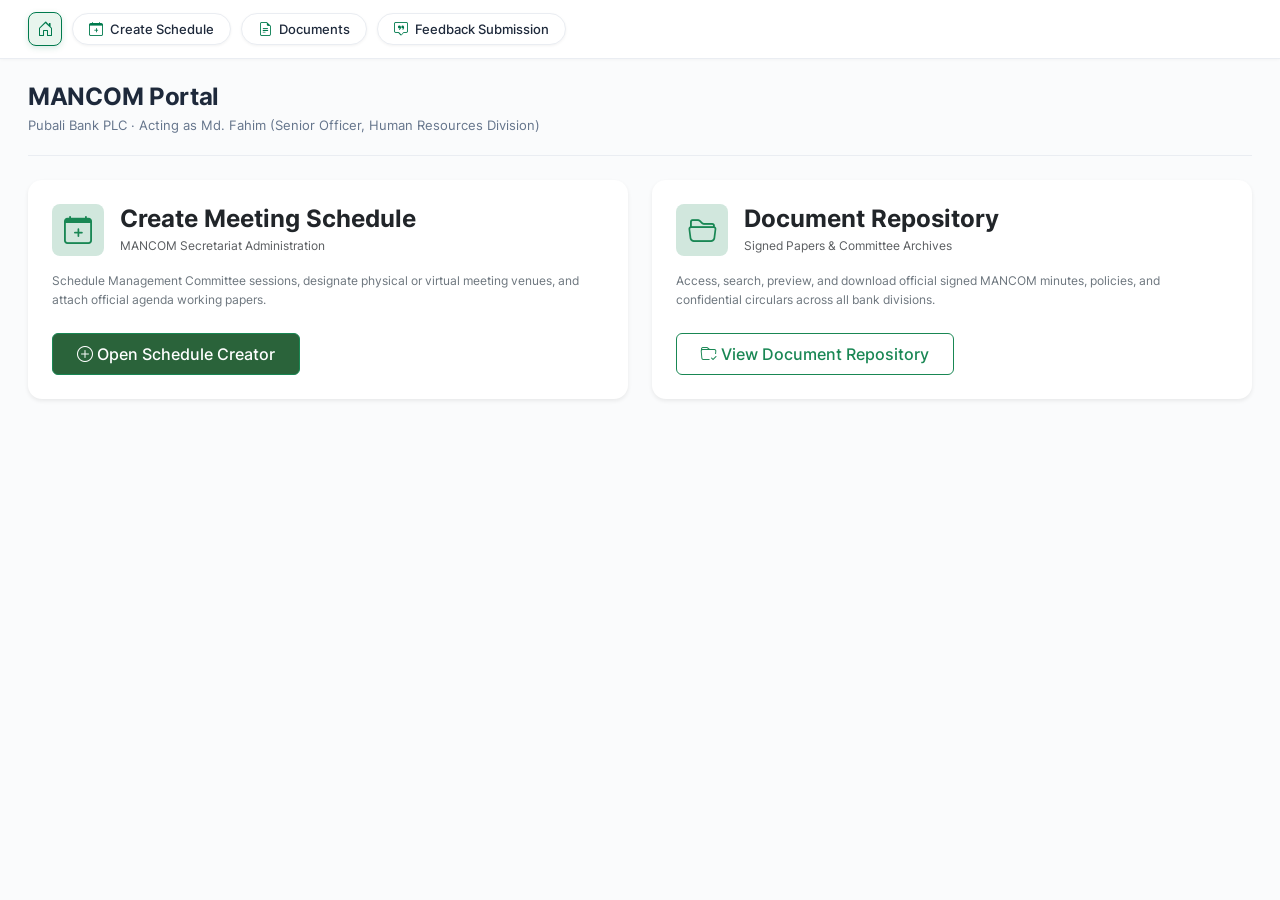
==== commit a1b5ba60: "Front end added" ====
--- a/index.html
+++ b/index.html
@@ -7,226 +7,18 @@
   <meta name="description" content="Pubali Bank PLC. - MANCOM Portal Blank Template">
   <title>MANCOM Portal - Blank Template</title>
 
-  <!-- Local CSS Resources (Zero CDN Dependency) -->
-  <link rel="stylesheet" href="assets/css/bootstrap.min.css">
-  <link rel="stylesheet" href="assets/css/bootstrap-icons.min.css">
+  <!-- Local Vendor CSS Resources (Local CDN Assets) -->
+  <link rel="stylesheet" href="assets/vendor/css/bootstrap.min.css">
+  <link rel="stylesheet" href="assets/vendor/css/bootstrap-icons.min.css">
   <link rel="stylesheet" href="assets/css/style.css">
 </head>
 
 <body>
 
   <!-- ======================================================================
-       TOP NAVIGATION BAR
-       ====================================================================== -->
-  <header class="main-navbar">
-    <div class="brand-section">
-      <button class="btn text-white d-lg-none p-0 me-2" id="btnMobileMenu" aria-label="Toggle Navigation">
-        <i class="bi bi-list fs-3"></i>
-      </button>
-      <a href="index.html" class="d-flex align-items-center text-decoration-none">
-        <img src="assets/images/pubali-bank-header-logo.svg"
-          onerror="this.onerror=null; this.src='assets/images/pubali-bank-logo-white.svg';" alt="Pubali Bank PLC."
-          class="brand-logo-img">
-      </a>
-    </div>
-
-    <div class="nav-actions">
-      <!-- Theme Switcher (Dark / Light) -->
-      <button class="nav-icon-btn" id="themeToggleBtn" title="Toggle Theme (Light/Dark)" aria-label="Toggle Theme">
-        <i class="bi bi-sun"></i>
-      </button>
-
-      <!-- Fullscreen Toggle -->
-      <button class="nav-icon-btn" id="fullscreenToggleBtn" title="Toggle Fullscreen" aria-label="Toggle Fullscreen">
-        <i class="bi bi-fullscreen"></i>
-      </button>
-
-      <!-- Messages / Circulars Notification Button -->
-      <button class="nav-icon-btn position-relative" data-bs-toggle="offcanvas" data-bs-target="#notificationOffcanvas"
-        title="Notifications & Circulars" aria-label="Notifications">
-        <i class="bi bi-chat-left-text"></i>
-        <span
-          class="position-absolute top-0 start-100 translate-middle p-1 bg-danger border border-light rounded-circle">
-          <span class="visually-hidden">New alerts</span>
-        </span>
-      </button>
-
-      <!-- Interactive Role Switcher Pill (HRD vs Division) -->
-      <div class="dropdown">
-        <button class="nav-icon-btn role-badge-btn" id="roleSwitcherBtn" data-bs-toggle="dropdown" aria-expanded="false"
-          title="Switch User Role (HRD Secretariat / Division User)">
-          <i class="bi bi-person-gear"></i>
-          <span class="role-badge-text fw-semibold" id="navRoleBadge">HRD User</span>
-          <i class="bi bi-chevron-down" style="font-size: 10px;"></i>
-        </button>
-        <ul class="dropdown-menu dropdown-menu-end shadow border-0 role-dropdown-menu"
-          aria-labelledby="roleSwitcherBtn">
-          <li class="dropdown-header pb-1">
-            <small class="text-uppercase text-muted fw-bold" style="font-size: 10px; letter-spacing: 0.5px;">Active Role
-              Mode</small>
-          </li>
-          <li>
-            <button type="button"
-              class="dropdown-item d-flex align-items-center justify-content-between py-2 role-btn-hrd"
-              onclick="window.switchRole('hrd', true)">
-              <div>
-                <span class="fw-semibold text-dark d-block"><i class="bi bi-shield-lock-fill me-2 text-success"></i>HRD
-                  User</span>
-                <small class="text-muted d-block">Md. Fahim · HRD Secretariat</small>
-                <small class="text-success d-block" style="font-size: 10.5px;">Access: Create Schedule &
-                  Documents</small>
-              </div>
-              <i class="bi bi-check-circle-fill text-success ms-2 check-hrd"></i>
-            </button>
-          </li>
-          <li>
-            <button type="button"
-              class="dropdown-item d-flex align-items-center justify-content-between py-2 role-btn-division"
-              onclick="window.switchRole('division', true)">
-              <div>
-                <span class="fw-semibold text-dark d-block"><i class="bi bi-building me-2 text-primary"></i>Division /
-                  Branch User</span>
-                <small class="text-muted d-block">Kazi Farhan · Division / Branch</small>
-                <small class="text-primary d-block" style="font-size: 10.5px;">Access: Feedback Submission
-                  (Only)</small>
-              </div>
-              <i class="bi bi-check-circle-fill text-primary ms-2 check-division" style="display: none;"></i>
-            </button>
-          </li>
-        </ul>
-      </div>
-
-      <!-- User Profile Dropdown Pill -->
-      <div class="dropdown">
-        <a href="#" class="user-profile-pill" id="userDropdown" data-bs-toggle="dropdown" aria-expanded="false">
-          <img src="assets/images/avatar.png" alt="Md. Fahim" class="user-avatar-nav">
-          <div class="user-meta-nav">
-            <span class="user-name">Md. Fahim</span>
-            <span class="user-role">HRD</span>
-          </div>
-          <i class="bi bi-chevron-down dropdown-caret"></i>
-        </a>
-        <ul class="dropdown-menu dropdown-menu-end shadow border-0" aria-labelledby="userDropdown">
-          <li class="dropdown-header">
-            <h6 class="mb-0 text-dark fw-bold">Md. Fahim</h6>
-            <small class="text-muted">Senior Officer (Human Resources)</small>
-          </li>
-          <li>
-            <hr class="dropdown-divider">
-          </li>
-          <li><a class="dropdown-item" href="#"><i class="bi bi-person me-2 text-success"></i> My Profile</a></li>
-          <li><a class="dropdown-item" href="#"><i class="bi bi-shield-check me-2 text-primary"></i> MANCOM
-              Permissions</a></li>
-          <li><a class="dropdown-item" href="#"><i class="bi bi-gear me-2 text-secondary"></i> System Preferences</a>
-          </li>
-          <li>
-            <hr class="dropdown-divider">
-          </li>
-          <li class="dropdown-header">
-            <small class="text-uppercase text-muted fw-bold" style="font-size: 10px;">Switch User Role</small>
-          </li>
-          <li><a class="dropdown-item" href="#" onclick="window.switchRole('hrd', true)"><i
-                class="bi bi-shield-check me-2 text-success"></i> HRD User (Create Schedule & Documents)</a></li>
-          <li><a class="dropdown-item" href="#" onclick="window.switchRole('division', true)"><i
-                class="bi bi-person-badge me-2 text-primary"></i> Division / Branch User (Feedback Submission Only)</a>
-          </li>
-          <li>
-            <hr class="dropdown-divider">
-          </li>
-          <li><a class="dropdown-item text-danger" href="#"><i class="bi bi-box-arrow-right me-2"></i> Sign Out</a></li>
-        </ul>
-      </div>
-    </div>
-  </header>
-
-  <!-- ======================================================================
        APP MAIN CONTAINER (SIDEBAR + MAIN CONTENT)
        ====================================================================== -->
   <div class="portal-container">
-
-    <!-- LEFT SIDEBAR -->
-    <aside class="portal-sidebar" id="portalSidebar">
-      <!-- Profile Card -->
-      <div class="sidebar-user-card">
-        <div class="sidebar-avatar-wrapper">
-          <img src="assets/images/avatar.png" alt="Md. Fahim" class="sidebar-avatar-img">
-          <span class="status-indicator-dot" title="Active"></span>
-        </div>
-        <h3 class="sidebar-user-name">Md. Fahim</h3>
-        <p class="sidebar-user-role">Senior Officer (Comp.)</p>
-      </div>
-
-      <!-- Search Input -->
-      <div class="sidebar-search-container">
-        <input type="text" class="sidebar-search-input" id="sidebarSearchInput" placeholder="Search Here">
-        <i class="bi bi-search sidebar-search-icon"></i>
-      </div>
-
-      <!-- Sidebar Navigation Menu -->
-      <ul class="sidebar-nav-list" id="sidebarNavList">
-        <li class="sidebar-nav-item">
-          <a href="#dashboard" class="sidebar-nav-link">
-            <i class="bi bi-grid"></i>
-            <span>Dashboard</span>
-          </a>
-        </li>
-        <li class="sidebar-nav-item">
-          <a href="#kpi" class="sidebar-nav-link">
-            <i class="bi bi-speedometer2"></i>
-            <span>KPI</span>
-          </a>
-        </li>
-        <!-- ACTIVE MANCOM PILL -->
-        <li class="sidebar-nav-item">
-          <a href="index.html" class="sidebar-nav-link active-mancom">
-            <i class="bi bi-grid-fill"></i>
-            <span>MANCOM</span>
-          </a>
-        </li>
-        <li class="sidebar-nav-item">
-          <a href="#attendance" class="sidebar-nav-link">
-            <i class="bi bi-person-badge"></i>
-            <span>Attendance</span>
-          </a>
-        </li>
-        <li class="sidebar-nav-item">
-          <a href="#leave" class="sidebar-nav-link">
-            <i class="bi bi-calendar-check"></i>
-            <span>Leave</span>
-          </a>
-        </li>
-        <li class="sidebar-nav-item">
-          <a href="#mentor" class="sidebar-nav-link">
-            <i class="bi bi-person-video3"></i>
-            <span>Mentor</span>
-          </a>
-        </li>
-        <li class="sidebar-nav-item">
-          <a href="#recent-activities" class="sidebar-nav-link">
-            <i class="bi bi-activity"></i>
-            <span>Recent Activities</span>
-          </a>
-        </li>
-        <li class="sidebar-nav-item">
-          <a href="#useful-links" class="sidebar-nav-link">
-            <i class="bi bi-link-45deg"></i>
-            <span>Useful Links</span>
-          </a>
-        </li>
-        <li class="sidebar-nav-item">
-          <a href="#latest-circular" class="sidebar-nav-link">
-            <i class="bi bi-bell"></i>
-            <span>Latest Circular</span>
-          </a>
-        </li>
-        <li class="sidebar-nav-item">
-          <a href="#meeting-reminders" class="sidebar-nav-link">
-            <i class="bi bi-calendar-event"></i>
-            <span>Meeting Reminders</span>
-          </a>
-        </li>
-      </ul>
-    </aside>
 
     <!-- MAIN CONTENT AREA -->
     <main class="portal-main-content">
@@ -489,8 +281,8 @@
     </div>
   </div>
 
-  <!-- Local JavaScript Bundle (Zero CDN Dependency) -->
-  <script src="assets/js/bootstrap.bundle.min.js"></script>
+  <!-- Local Vendor JavaScript Bundle (Local CDN Assets) -->
+  <script src="assets/vendor/js/bootstrap.bundle.min.js"></script>
   <script src="assets/js/app.js"></script>
 </body>
 
--- a/assets/css/style.css
+++ b/assets/css/style.css
@@ -38,10 +38,6 @@
 }
 
 :root {
-  /* Layout Dimensions */
-  --sidebar-width: 250px;
-  --navbar-height: 70px;
-
   /* Pubali Brand Greens */
   --pubali-green: #2a633a;
   --pubali-green-dark: #1e4b2b;
@@ -54,7 +50,6 @@
   --bg-body: #fafbfc;
   --bg-surface: #ffffff;
   --bg-surface-secondary: #f4f6f9;
-  --bg-sidebar: #ffffff;
   --border-color: #eaedf2;
   --border-subtle: #f1f4f8;
 
@@ -89,7 +84,6 @@
   --bg-body: #0b1120;
   --bg-surface: #131c31;
   --bg-surface-secondary: #1e293b;
-  --bg-sidebar: #131c31;
   --border-color: #243048;
   --border-subtle: #1e293b;
 
@@ -118,187 +112,6 @@
   line-height: 1.5;
   -webkit-font-smoothing: antialiased;
   -moz-osx-font-smoothing: grayscale;
-}
-
-/* ==========================================================================
-   TOP NAVIGATION BAR
-   ========================================================================== */
-.main-navbar {
-  background-color: var(--pubali-green);
-  height: var(--navbar-height, 70px);
-  padding: 0 24px 0 0;
-  display: flex;
-  align-items: center;
-  justify-content: space-between;
-  position: sticky;
-  top: 0;
-  z-index: 1030;
-  box-shadow: 0 2px 8px rgba(0, 0, 0, 0.12);
-  transition: background-color var(--transition-speed) ease;
-}
-
-.brand-section {
-  width: var(--sidebar-width);
-  min-width: var(--sidebar-width);
-  max-width: var(--sidebar-width);
-  height: 100%;
-  padding: 0 16px;
-  display: flex;
-  align-items: center;
-  gap: 12px;
-  box-sizing: border-box;
-}
-
-.brand-logo-img {
-  height: auto;
-  max-width: 180px;
-  width: auto;
-  object-fit: contain;
-  filter: drop-shadow(0 1px 2px rgba(0, 0, 0, 0.15));
-}
-
-.brand-fallback-text {
-  display: flex;
-  flex-direction: column;
-  color: #ffffff;
-  line-height: 1.15;
-}
-
-.brand-fallback-text .bn {
-  font-size: 15px;
-  font-weight: 700;
-  letter-spacing: 0.3px;
-}
-
-.brand-fallback-text .en {
-  font-size: 12px;
-  font-weight: 700;
-  letter-spacing: 0.6px;
-  opacity: 0.95;
-}
-
-.nav-actions {
-  display: flex;
-  align-items: center;
-  gap: 14px;
-}
-
-.nav-icon-btn {
-  width: 38px;
-  height: 38px;
-  border-radius: 50%;
-  background: rgba(255, 255, 255, 0.12);
-  border: 1px solid rgba(255, 255, 255, 0.25);
-  color: #ffffff;
-  display: inline-flex;
-  align-items: center;
-  justify-content: center;
-  font-size: 16px;
-  cursor: pointer;
-  transition: all var(--transition-speed) ease;
-}
-
-.nav-icon-btn:hover {
-  background: rgba(255, 255, 255, 0.22);
-  color: #ffffff;
-  transform: translateY(-1px);
-}
-
-/* Role Switcher Pill & Dropdown (HRD vs Division) */
-.role-badge-btn {
-  width: auto !important;
-  height: 36px !important;
-  border-radius: 20px !important;
-  padding: 0 12px !important;
-  font-size: 12px !important;
-  gap: 6px;
-  background: rgba(255, 255, 255, 0.16) !important;
-  border: 1px solid rgba(255, 255, 255, 0.3) !important;
-  color: #ffffff !important;
-  text-decoration: none !important;
-}
-
-.role-badge-btn:hover,
-.role-badge-btn[aria-expanded="true"] {
-  background: rgba(255, 255, 255, 0.28) !important;
-  color: #ffffff !important;
-}
-
-.role-dropdown-menu {
-  min-width: 270px;
-  border-radius: 12px !important;
-  padding: 8px;
-  margin-top: 8px !important;
-}
-
-.role-dropdown-menu .dropdown-item {
-  border-radius: 8px;
-  padding: 8px 12px;
-  transition: all var(--transition-speed) ease;
-}
-
-.role-dropdown-menu .dropdown-item:hover {
-  background-color: var(--pubali-green-subtle);
-}
-
-.role-dropdown-menu .dropdown-item.active-role {
-  background-color: rgba(42, 99, 58, 0.08);
-  border: 1px solid rgba(42, 99, 58, 0.2);
-}
-
-.user-profile-pill {
-  display: flex;
-  align-items: center;
-  gap: 10px;
-  padding: 4px 12px 4px 6px;
-  border-radius: 30px;
-  background: rgba(255, 255, 255, 0.12);
-  border: 1px solid rgba(255, 255, 255, 0.22);
-  color: #ffffff;
-  cursor: pointer;
-  text-decoration: none;
-  transition: all var(--transition-speed) ease;
-}
-
-.user-profile-pill:hover,
-.user-profile-pill[aria-expanded="true"] {
-  background: rgba(255, 255, 255, 0.22);
-  color: #ffffff;
-}
-
-.user-avatar-nav {
-  width: 34px;
-  height: 34px;
-  border-radius: 50%;
-  object-fit: cover;
-  border: 2px solid rgba(255, 255, 255, 0.85);
-  background-color: #ffffff;
-}
-
-.user-meta-nav {
-  display: flex;
-  flex-direction: column;
-  line-height: 1.15;
-  text-align: left;
-}
-
-.user-meta-nav .user-name {
-  font-size: 13px;
-  font-weight: 600;
-  color: #ffffff;
-  white-space: nowrap;
-}
-
-.user-meta-nav .user-role {
-  font-size: 11px;
-  color: rgba(255, 255, 255, 0.8);
-  font-weight: 500;
-}
-
-.user-profile-pill .dropdown-caret {
-  font-size: 12px;
-  color: rgba(255, 255, 255, 0.85);
-  margin-left: 2px;
 }
 
 /* ==========================================================================
@@ -319,8 +132,6 @@
   display: flex;
   align-items: center;
   gap: 10px;
-  /* position: sticky; */
-  top: 70px;
   z-index: 1020;
   box-shadow: 0 1px 3px rgba(0, 0, 0, 0.03);
   transition: background-color var(--transition-speed) ease, border-color var(--transition-speed) ease;
@@ -446,158 +257,7 @@
    ========================================================================== */
 .portal-container {
   display: flex;
-  min-height: calc(100vh - 70px);
-}
-
-/* Sidebar Styling */
-.portal-sidebar {
-  width: var(--sidebar-width);
-  min-width: var(--sidebar-width);
-  max-width: var(--sidebar-width);
-  background-color: var(--bg-sidebar);
-  border-right: 1px solid var(--border-color);
-  padding: 24px 16px 36px 16px;
-  display: flex;
-  flex-direction: column;
-  box-sizing: border-box;
-  transition: all var(--transition-speed) ease;
-}
-
-.sidebar-user-card {
-  text-align: center;
-  padding-bottom: 20px;
-}
-
-.sidebar-avatar-wrapper {
-  position: relative;
-  display: inline-block;
-  margin-bottom: 10px;
-}
-
-.sidebar-avatar-img {
-  width: 68px;
-  height: 68px;
-  border-radius: 50%;
-  object-fit: cover;
-  border: 3px solid #ffffff;
-  box-shadow: 0 2px 10px rgba(0, 0, 0, 0.1);
-  background: #f1f5f9;
-}
-
-.status-indicator-dot {
-  position: absolute;
-  bottom: 2px;
-  right: 2px;
-  width: 13px;
-  height: 13px;
-  border-radius: 50%;
-  background-color: var(--accent-emerald);
-  border: 2px solid #ffffff;
-}
-
-.sidebar-user-name {
-  font-size: 14px;
-  font-weight: 600;
-  color: var(--text-primary);
-  margin: 0 0 2px 0;
-}
-
-.sidebar-user-role {
-  font-size: 12px;
-  color: var(--text-secondary);
-  margin: 0;
-  font-weight: 400;
-}
-
-/* Sidebar Search Box */
-.sidebar-search-container {
-  position: relative;
-  margin-bottom: 20px;
-}
-
-.sidebar-search-input {
-  width: 100%;
-  height: 38px;
-  border-radius: 20px;
-  background-color: var(--bg-surface-secondary);
-  border: 1px solid var(--border-color);
-  padding: 6px 36px 6px 16px;
-  font-size: 13px;
-  color: var(--text-primary);
-  outline: none;
-  transition: all var(--transition-speed);
-}
-
-.sidebar-search-input:focus {
-  border-color: var(--pubali-green-active);
-  background-color: var(--bg-surface);
-  box-shadow: 0 0 0 3px var(--pubali-green-subtle);
-}
-
-.sidebar-search-icon {
-  position: absolute;
-  right: 14px;
-  top: 50%;
-  transform: translateY(-50%);
-  color: var(--text-muted);
-  font-size: 14px;
-  pointer-events: none;
-}
-
-/* Sidebar Navigation Items */
-.sidebar-nav-list {
-  list-style: none;
-  padding: 0;
-  margin: 0;
-  display: flex;
-  flex-direction: column;
-  gap: 4px;
-}
-
-.sidebar-nav-item {
-  width: 100%;
-}
-
-.sidebar-nav-link {
-  display: flex;
-  align-items: center;
-  gap: 12px;
-  padding: 9px 16px;
-  border-radius: 24px;
-  color: var(--text-secondary);
-  text-decoration: none;
-  font-size: 13px;
-  font-weight: 500;
-  transition: all var(--transition-speed) ease;
-}
-
-.sidebar-nav-link i {
-  font-size: 16px;
-  width: 20px;
-  text-align: center;
-  color: var(--text-secondary);
-  transition: color var(--transition-speed);
-}
-
-.sidebar-nav-link:hover {
-  color: var(--text-primary);
-  background-color: var(--bg-surface-secondary);
-}
-
-.sidebar-nav-link:hover i {
-  color: var(--pubali-green-active);
-}
-
-/* MANCOM ACTIVE STATE - Pixel Perfect Match */
-.sidebar-nav-link.active-mancom {
-  background-color: var(--pubali-green-active);
-  color: #ffffff !important;
-  font-weight: 600;
-  box-shadow: var(--shadow-pill);
-}
-
-.sidebar-nav-link.active-mancom i {
-  color: #ffffff !important;
+  min-height: 100vh;
 }
 
 /* ==========================================================================
@@ -1258,30 +918,6 @@
    RESPONSIVE DESIGN
    ========================================================================== */
 @media (max-width: 991.98px) {
-  .main-navbar {
-    padding: 0 16px;
-  }
-
-  .brand-section {
-    width: auto;
-    min-width: auto;
-    max-width: none;
-    padding: 0;
-  }
-
-  .portal-sidebar {
-    position: fixed;
-    top: 70px;
-    left: -260px;
-    height: calc(100vh - 70px);
-    z-index: 1020;
-    box-shadow: var(--shadow-lg);
-  }
-
-  .portal-sidebar.show-mobile {
-    left: 0;
-  }
-
   .portal-main-content {
     padding: 16px;
   }
@@ -1293,10 +929,6 @@
 }
 
 @media (max-width: 575.98px) {
-  .main-navbar {
-    padding: 0 14px;
-  }
-
   .breadcrumb-nav-row {
     margin: -16px -16px 16px -16px;
     padding: 8px 14px;
@@ -1304,14 +936,6 @@
     overflow-x: auto;
     -webkit-overflow-scrolling: touch;
     white-space: nowrap;
-  }
-
-  .brand-logo-img {
-    height: 36px;
-  }
-
-  .user-meta-nav {
-    display: none;
   }
 
   .library-controls-header {
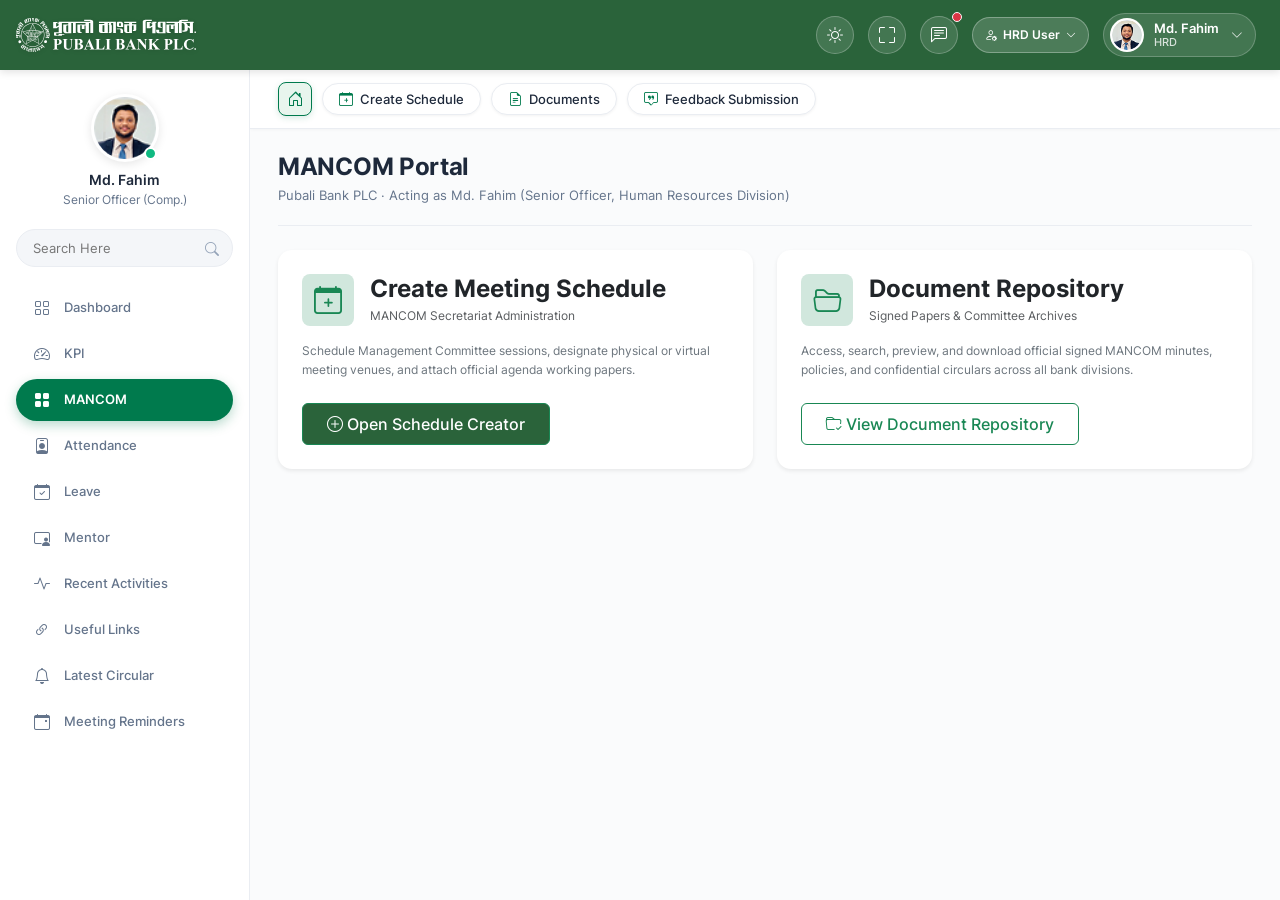
==== commit 5bbfd075: "** Version 1.00 released **" ====
--- a/index.html
+++ b/index.html
@@ -16,9 +16,217 @@
 <body>
 
   <!-- ======================================================================
+       TOP NAVIGATION BAR
+       ====================================================================== -->
+  <header class="main-navbar">
+    <div class="brand-section">
+      <button class="btn text-white d-lg-none p-0 me-2" id="btnMobileMenu" aria-label="Toggle Navigation">
+        <i class="bi bi-list fs-3"></i>
+      </button>
+      <a href="index.html" class="d-flex align-items-center text-decoration-none">
+        <img src="assets/images/pubali-bank-header-logo.svg"
+          onerror="this.onerror=null; this.src='assets/images/pubali-bank-logo-white.svg';" alt="Pubali Bank PLC."
+          class="brand-logo-img">
+      </a>
+    </div>
+
+    <div class="nav-actions">
+      <!-- Theme Switcher (Dark / Light) -->
+      <button class="nav-icon-btn" id="themeToggleBtn" title="Toggle Theme (Light/Dark)" aria-label="Toggle Theme">
+        <i class="bi bi-sun"></i>
+      </button>
+
+      <!-- Fullscreen Toggle -->
+      <button class="nav-icon-btn" id="fullscreenToggleBtn" title="Toggle Fullscreen" aria-label="Toggle Fullscreen">
+        <i class="bi bi-fullscreen"></i>
+      </button>
+
+      <!-- Messages / Circulars Notification Button -->
+      <button class="nav-icon-btn position-relative" data-bs-toggle="offcanvas" data-bs-target="#notificationOffcanvas"
+        title="Notifications & Circulars" aria-label="Notifications">
+        <i class="bi bi-chat-left-text"></i>
+        <span
+          class="position-absolute top-0 start-100 translate-middle p-1 bg-danger border border-light rounded-circle">
+          <span class="visually-hidden">New alerts</span>
+        </span>
+      </button>
+
+      <!-- Interactive Role Switcher Pill (HRD vs Division) -->
+      <div class="dropdown">
+        <button class="nav-icon-btn role-badge-btn" id="roleSwitcherBtn" data-bs-toggle="dropdown" aria-expanded="false"
+          title="Switch User Role (HRD Secretariat / Division User)">
+          <i class="bi bi-person-gear"></i>
+          <span class="role-badge-text fw-semibold" id="navRoleBadge">HRD User</span>
+          <i class="bi bi-chevron-down" style="font-size: 10px;"></i>
+        </button>
+        <ul class="dropdown-menu dropdown-menu-end shadow border-0 role-dropdown-menu"
+          aria-labelledby="roleSwitcherBtn">
+          <li class="dropdown-header pb-1">
+            <small class="text-uppercase text-muted fw-bold" style="font-size: 10px; letter-spacing: 0.5px;">Active Role
+              Mode</small>
+          </li>
+          <li>
+            <button type="button"
+              class="dropdown-item d-flex align-items-center justify-content-between py-2 role-btn-hrd"
+              onclick="window.switchRole('hrd', true)">
+              <div>
+                <span class="fw-semibold text-dark d-block"><i class="bi bi-shield-lock-fill me-2 text-success"></i>HRD
+                  User</span>
+                <small class="text-muted d-block">Md. Fahim · HRD Secretariat</small>
+                <small class="text-success d-block" style="font-size: 10.5px;">Access: Create Schedule &
+                  Documents</small>
+              </div>
+              <i class="bi bi-check-circle-fill text-success ms-2 check-hrd"></i>
+            </button>
+          </li>
+          <li>
+            <button type="button"
+              class="dropdown-item d-flex align-items-center justify-content-between py-2 role-btn-division"
+              onclick="window.switchRole('division', true)">
+              <div>
+                <span class="fw-semibold text-dark d-block"><i class="bi bi-building me-2 text-primary"></i>Division /
+                  Branch User</span>
+                <small class="text-muted d-block">Kazi Farhan · Division / Branch</small>
+                <small class="text-primary d-block" style="font-size: 10.5px;">Access: Feedback Submission
+                  (Only)</small>
+              </div>
+              <i class="bi bi-check-circle-fill text-primary ms-2 check-division" style="display: none;"></i>
+            </button>
+          </li>
+        </ul>
+      </div>
+
+      <!-- User Profile Dropdown Pill -->
+      <div class="dropdown">
+        <a href="#" class="user-profile-pill" id="userDropdown" data-bs-toggle="dropdown" aria-expanded="false">
+          <img src="assets/images/avatar.png" alt="Md. Fahim" class="user-avatar-nav">
+          <div class="user-meta-nav">
+            <span class="user-name">Md. Fahim</span>
+            <span class="user-role">HRD</span>
+          </div>
+          <i class="bi bi-chevron-down dropdown-caret"></i>
+        </a>
+        <ul class="dropdown-menu dropdown-menu-end shadow border-0" aria-labelledby="userDropdown">
+          <li class="dropdown-header">
+            <h6 class="mb-0 text-dark fw-bold">Md. Fahim</h6>
+            <small class="text-muted">Senior Officer (Human Resources)</small>
+          </li>
+          <li>
+            <hr class="dropdown-divider">
+          </li>
+          <li><a class="dropdown-item" href="#"><i class="bi bi-person me-2 text-success"></i> My Profile</a></li>
+          <li><a class="dropdown-item" href="#"><i class="bi bi-shield-check me-2 text-primary"></i> MANCOM
+              Permissions</a></li>
+          <li><a class="dropdown-item" href="#"><i class="bi bi-gear me-2 text-secondary"></i> System Preferences</a>
+          </li>
+          <li>
+            <hr class="dropdown-divider">
+          </li>
+          <li class="dropdown-header">
+            <small class="text-uppercase text-muted fw-bold" style="font-size: 10px;">Switch User Role</small>
+          </li>
+          <li><a class="dropdown-item" href="#" onclick="window.switchRole('hrd', true)"><i
+                class="bi bi-shield-check me-2 text-success"></i> HRD User (Create Schedule & Documents)</a></li>
+          <li><a class="dropdown-item" href="#" onclick="window.switchRole('division', true)"><i
+                class="bi bi-person-badge me-2 text-primary"></i> Division / Branch User (Feedback Submission Only)</a>
+          </li>
+          <li>
+            <hr class="dropdown-divider">
+          </li>
+          <li><a class="dropdown-item text-danger" href="#"><i class="bi bi-box-arrow-right me-2"></i> Sign Out</a></li>
+        </ul>
+      </div>
+    </div>
+  </header>
+
+  <!-- ======================================================================
        APP MAIN CONTAINER (SIDEBAR + MAIN CONTENT)
        ====================================================================== -->
   <div class="portal-container">
+
+    <!-- LEFT SIDEBAR -->
+    <aside class="portal-sidebar" id="portalSidebar">
+      <!-- Profile Card -->
+      <div class="sidebar-user-card">
+        <div class="sidebar-avatar-wrapper">
+          <img src="assets/images/avatar.png" alt="Md. Fahim" class="sidebar-avatar-img">
+          <span class="status-indicator-dot" title="Active"></span>
+        </div>
+        <h3 class="sidebar-user-name">Md. Fahim</h3>
+        <p class="sidebar-user-role">Senior Officer (Comp.)</p>
+      </div>
+
+      <!-- Search Input -->
+      <div class="sidebar-search-container">
+        <input type="text" class="sidebar-search-input" id="sidebarSearchInput" placeholder="Search Here">
+        <i class="bi bi-search sidebar-search-icon"></i>
+      </div>
+
+      <!-- Sidebar Navigation Menu -->
+      <ul class="sidebar-nav-list" id="sidebarNavList">
+        <li class="sidebar-nav-item">
+          <a href="#dashboard" class="sidebar-nav-link">
+            <i class="bi bi-grid"></i>
+            <span>Dashboard</span>
+          </a>
+        </li>
+        <li class="sidebar-nav-item">
+          <a href="#kpi" class="sidebar-nav-link">
+            <i class="bi bi-speedometer2"></i>
+            <span>KPI</span>
+          </a>
+        </li>
+        <!-- ACTIVE MANCOM PILL -->
+        <li class="sidebar-nav-item">
+          <a href="index.html" class="sidebar-nav-link active-mancom">
+            <i class="bi bi-grid-fill"></i>
+            <span>MANCOM</span>
+          </a>
+        </li>
+        <li class="sidebar-nav-item">
+          <a href="#attendance" class="sidebar-nav-link">
+            <i class="bi bi-person-badge"></i>
+            <span>Attendance</span>
+          </a>
+        </li>
+        <li class="sidebar-nav-item">
+          <a href="#leave" class="sidebar-nav-link">
+            <i class="bi bi-calendar-check"></i>
+            <span>Leave</span>
+          </a>
+        </li>
+        <li class="sidebar-nav-item">
+          <a href="#mentor" class="sidebar-nav-link">
+            <i class="bi bi-person-video3"></i>
+            <span>Mentor</span>
+          </a>
+        </li>
+        <li class="sidebar-nav-item">
+          <a href="#recent-activities" class="sidebar-nav-link">
+            <i class="bi bi-activity"></i>
+            <span>Recent Activities</span>
+          </a>
+        </li>
+        <li class="sidebar-nav-item">
+          <a href="#useful-links" class="sidebar-nav-link">
+            <i class="bi bi-link-45deg"></i>
+            <span>Useful Links</span>
+          </a>
+        </li>
+        <li class="sidebar-nav-item">
+          <a href="#latest-circular" class="sidebar-nav-link">
+            <i class="bi bi-bell"></i>
+            <span>Latest Circular</span>
+          </a>
+        </li>
+        <li class="sidebar-nav-item">
+          <a href="#meeting-reminders" class="sidebar-nav-link">
+            <i class="bi bi-calendar-event"></i>
+            <span>Meeting Reminders</span>
+          </a>
+        </li>
+      </ul>
+    </aside>
 
     <!-- MAIN CONTENT AREA -->
     <main class="portal-main-content">
--- a/assets/css/style.css
+++ b/assets/css/style.css
@@ -38,6 +38,10 @@
 }
 
 :root {
+  /* Layout Dimensions */
+  --sidebar-width: 250px;
+  --navbar-height: 70px;
+
   /* Pubali Brand Greens */
   --pubali-green: #2a633a;
   --pubali-green-dark: #1e4b2b;
@@ -50,6 +54,7 @@
   --bg-body: #fafbfc;
   --bg-surface: #ffffff;
   --bg-surface-secondary: #f4f6f9;
+  --bg-sidebar: #ffffff;
   --border-color: #eaedf2;
   --border-subtle: #f1f4f8;
 
@@ -84,6 +89,7 @@
   --bg-body: #0b1120;
   --bg-surface: #131c31;
   --bg-surface-secondary: #1e293b;
+  --bg-sidebar: #131c31;
   --border-color: #243048;
   --border-subtle: #1e293b;
 
@@ -112,6 +118,187 @@
   line-height: 1.5;
   -webkit-font-smoothing: antialiased;
   -moz-osx-font-smoothing: grayscale;
+}
+
+/* ==========================================================================
+   TOP NAVIGATION BAR
+   ========================================================================== */
+.main-navbar {
+  background-color: var(--pubali-green);
+  height: var(--navbar-height, 70px);
+  padding: 0 24px 0 0;
+  display: flex;
+  align-items: center;
+  justify-content: space-between;
+  position: sticky;
+  top: 0;
+  z-index: 1030;
+  box-shadow: 0 2px 8px rgba(0, 0, 0, 0.12);
+  transition: background-color var(--transition-speed) ease;
+}
+
+.brand-section {
+  width: var(--sidebar-width);
+  min-width: var(--sidebar-width);
+  max-width: var(--sidebar-width);
+  height: 100%;
+  padding: 0 16px;
+  display: flex;
+  align-items: center;
+  gap: 12px;
+  box-sizing: border-box;
+}
+
+.brand-logo-img {
+  height: auto;
+  max-width: 180px;
+  width: auto;
+  object-fit: contain;
+  filter: drop-shadow(0 1px 2px rgba(0, 0, 0, 0.15));
+}
+
+.brand-fallback-text {
+  display: flex;
+  flex-direction: column;
+  color: #ffffff;
+  line-height: 1.15;
+}
+
+.brand-fallback-text .bn {
+  font-size: 15px;
+  font-weight: 700;
+  letter-spacing: 0.3px;
+}
+
+.brand-fallback-text .en {
+  font-size: 12px;
+  font-weight: 700;
+  letter-spacing: 0.6px;
+  opacity: 0.95;
+}
+
+.nav-actions {
+  display: flex;
+  align-items: center;
+  gap: 14px;
+}
+
+.nav-icon-btn {
+  width: 38px;
+  height: 38px;
+  border-radius: 50%;
+  background: rgba(255, 255, 255, 0.12);
+  border: 1px solid rgba(255, 255, 255, 0.25);
+  color: #ffffff;
+  display: inline-flex;
+  align-items: center;
+  justify-content: center;
+  font-size: 16px;
+  cursor: pointer;
+  transition: all var(--transition-speed) ease;
+}
+
+.nav-icon-btn:hover {
+  background: rgba(255, 255, 255, 0.22);
+  color: #ffffff;
+  transform: translateY(-1px);
+}
+
+/* Role Switcher Pill & Dropdown (HRD vs Division) */
+.role-badge-btn {
+  width: auto !important;
+  height: 36px !important;
+  border-radius: 20px !important;
+  padding: 0 12px !important;
+  font-size: 12px !important;
+  gap: 6px;
+  background: rgba(255, 255, 255, 0.16) !important;
+  border: 1px solid rgba(255, 255, 255, 0.3) !important;
+  color: #ffffff !important;
+  text-decoration: none !important;
+}
+
+.role-badge-btn:hover,
+.role-badge-btn[aria-expanded="true"] {
+  background: rgba(255, 255, 255, 0.28) !important;
+  color: #ffffff !important;
+}
+
+.role-dropdown-menu {
+  min-width: 270px;
+  border-radius: 12px !important;
+  padding: 8px;
+  margin-top: 8px !important;
+}
+
+.role-dropdown-menu .dropdown-item {
+  border-radius: 8px;
+  padding: 8px 12px;
+  transition: all var(--transition-speed) ease;
+}
+
+.role-dropdown-menu .dropdown-item:hover {
+  background-color: var(--pubali-green-subtle);
+}
+
+.role-dropdown-menu .dropdown-item.active-role {
+  background-color: rgba(42, 99, 58, 0.08);
+  border: 1px solid rgba(42, 99, 58, 0.2);
+}
+
+.user-profile-pill {
+  display: flex;
+  align-items: center;
+  gap: 10px;
+  padding: 4px 12px 4px 6px;
+  border-radius: 30px;
+  background: rgba(255, 255, 255, 0.12);
+  border: 1px solid rgba(255, 255, 255, 0.22);
+  color: #ffffff;
+  cursor: pointer;
+  text-decoration: none;
+  transition: all var(--transition-speed) ease;
+}
+
+.user-profile-pill:hover,
+.user-profile-pill[aria-expanded="true"] {
+  background: rgba(255, 255, 255, 0.22);
+  color: #ffffff;
+}
+
+.user-avatar-nav {
+  width: 34px;
+  height: 34px;
+  border-radius: 50%;
+  object-fit: cover;
+  border: 2px solid rgba(255, 255, 255, 0.85);
+  background-color: #ffffff;
+}
+
+.user-meta-nav {
+  display: flex;
+  flex-direction: column;
+  line-height: 1.15;
+  text-align: left;
+}
+
+.user-meta-nav .user-name {
+  font-size: 13px;
+  font-weight: 600;
+  color: #ffffff;
+  white-space: nowrap;
+}
+
+.user-meta-nav .user-role {
+  font-size: 11px;
+  color: rgba(255, 255, 255, 0.8);
+  font-weight: 500;
+}
+
+.user-profile-pill .dropdown-caret {
+  font-size: 12px;
+  color: rgba(255, 255, 255, 0.85);
+  margin-left: 2px;
 }
 
 /* ==========================================================================
@@ -132,6 +319,8 @@
   display: flex;
   align-items: center;
   gap: 10px;
+  /* position: sticky; */
+  top: 70px;
   z-index: 1020;
   box-shadow: 0 1px 3px rgba(0, 0, 0, 0.03);
   transition: background-color var(--transition-speed) ease, border-color var(--transition-speed) ease;
@@ -257,7 +446,158 @@
    ========================================================================== */
 .portal-container {
   display: flex;
-  min-height: 100vh;
+  min-height: calc(100vh - 70px);
+}
+
+/* Sidebar Styling */
+.portal-sidebar {
+  width: var(--sidebar-width);
+  min-width: var(--sidebar-width);
+  max-width: var(--sidebar-width);
+  background-color: var(--bg-sidebar);
+  border-right: 1px solid var(--border-color);
+  padding: 24px 16px 36px 16px;
+  display: flex;
+  flex-direction: column;
+  box-sizing: border-box;
+  transition: all var(--transition-speed) ease;
+}
+
+.sidebar-user-card {
+  text-align: center;
+  padding-bottom: 20px;
+}
+
+.sidebar-avatar-wrapper {
+  position: relative;
+  display: inline-block;
+  margin-bottom: 10px;
+}
+
+.sidebar-avatar-img {
+  width: 68px;
+  height: 68px;
+  border-radius: 50%;
+  object-fit: cover;
+  border: 3px solid #ffffff;
+  box-shadow: 0 2px 10px rgba(0, 0, 0, 0.1);
+  background: #f1f5f9;
+}
+
+.status-indicator-dot {
+  position: absolute;
+  bottom: 2px;
+  right: 2px;
+  width: 13px;
+  height: 13px;
+  border-radius: 50%;
+  background-color: var(--accent-emerald);
+  border: 2px solid #ffffff;
+}
+
+.sidebar-user-name {
+  font-size: 14px;
+  font-weight: 600;
+  color: var(--text-primary);
+  margin: 0 0 2px 0;
+}
+
+.sidebar-user-role {
+  font-size: 12px;
+  color: var(--text-secondary);
+  margin: 0;
+  font-weight: 400;
+}
+
+/* Sidebar Search Box */
+.sidebar-search-container {
+  position: relative;
+  margin-bottom: 20px;
+}
+
+.sidebar-search-input {
+  width: 100%;
+  height: 38px;
+  border-radius: 20px;
+  background-color: var(--bg-surface-secondary);
+  border: 1px solid var(--border-color);
+  padding: 6px 36px 6px 16px;
+  font-size: 13px;
+  color: var(--text-primary);
+  outline: none;
+  transition: all var(--transition-speed);
+}
+
+.sidebar-search-input:focus {
+  border-color: var(--pubali-green-active);
+  background-color: var(--bg-surface);
+  box-shadow: 0 0 0 3px var(--pubali-green-subtle);
+}
+
+.sidebar-search-icon {
+  position: absolute;
+  right: 14px;
+  top: 50%;
+  transform: translateY(-50%);
+  color: var(--text-muted);
+  font-size: 14px;
+  pointer-events: none;
+}
+
+/* Sidebar Navigation Items */
+.sidebar-nav-list {
+  list-style: none;
+  padding: 0;
+  margin: 0;
+  display: flex;
+  flex-direction: column;
+  gap: 4px;
+}
+
+.sidebar-nav-item {
+  width: 100%;
+}
+
+.sidebar-nav-link {
+  display: flex;
+  align-items: center;
+  gap: 12px;
+  padding: 9px 16px;
+  border-radius: 24px;
+  color: var(--text-secondary);
+  text-decoration: none;
+  font-size: 13px;
+  font-weight: 500;
+  transition: all var(--transition-speed) ease;
+}
+
+.sidebar-nav-link i {
+  font-size: 16px;
+  width: 20px;
+  text-align: center;
+  color: var(--text-secondary);
+  transition: color var(--transition-speed);
+}
+
+.sidebar-nav-link:hover {
+  color: var(--text-primary);
+  background-color: var(--bg-surface-secondary);
+}
+
+.sidebar-nav-link:hover i {
+  color: var(--pubali-green-active);
+}
+
+/* MANCOM ACTIVE STATE - Pixel Perfect Match */
+.sidebar-nav-link.active-mancom {
+  background-color: var(--pubali-green-active);
+  color: #ffffff !important;
+  font-weight: 600;
+  box-shadow: var(--shadow-pill);
+}
+
+.sidebar-nav-link.active-mancom i {
+  color: #ffffff !important;
 }
 
 /* ==========================================================================
@@ -918,6 +1258,30 @@
    RESPONSIVE DESIGN
    ========================================================================== */
 @media (max-width: 991.98px) {
+  .main-navbar {
+    padding: 0 16px;
+  }
+
+  .brand-section {
+    width: auto;
+    min-width: auto;
+    max-width: none;
+    padding: 0;
+  }
+
+  .portal-sidebar {
+    position: fixed;
+    top: 70px;
+    left: -260px;
+    height: calc(100vh - 70px);
+    z-index: 1020;
+    box-shadow: var(--shadow-lg);
+  }
+
+  .portal-sidebar.show-mobile {
+    left: 0;
+  }
+
   .portal-main-content {
     padding: 16px;
   }
@@ -929,6 +1293,10 @@
 }
 
 @media (max-width: 575.98px) {
+  .main-navbar {
+    padding: 0 14px;
+  }
+
   .breadcrumb-nav-row {
     margin: -16px -16px 16px -16px;
     padding: 8px 14px;
@@ -936,6 +1304,14 @@
     overflow-x: auto;
     -webkit-overflow-scrolling: touch;
     white-space: nowrap;
+  }
+
+  .brand-logo-img {
+    height: 36px;
+  }
+
+  .user-meta-nav {
+    display: none;
   }
 
   .library-controls-header {
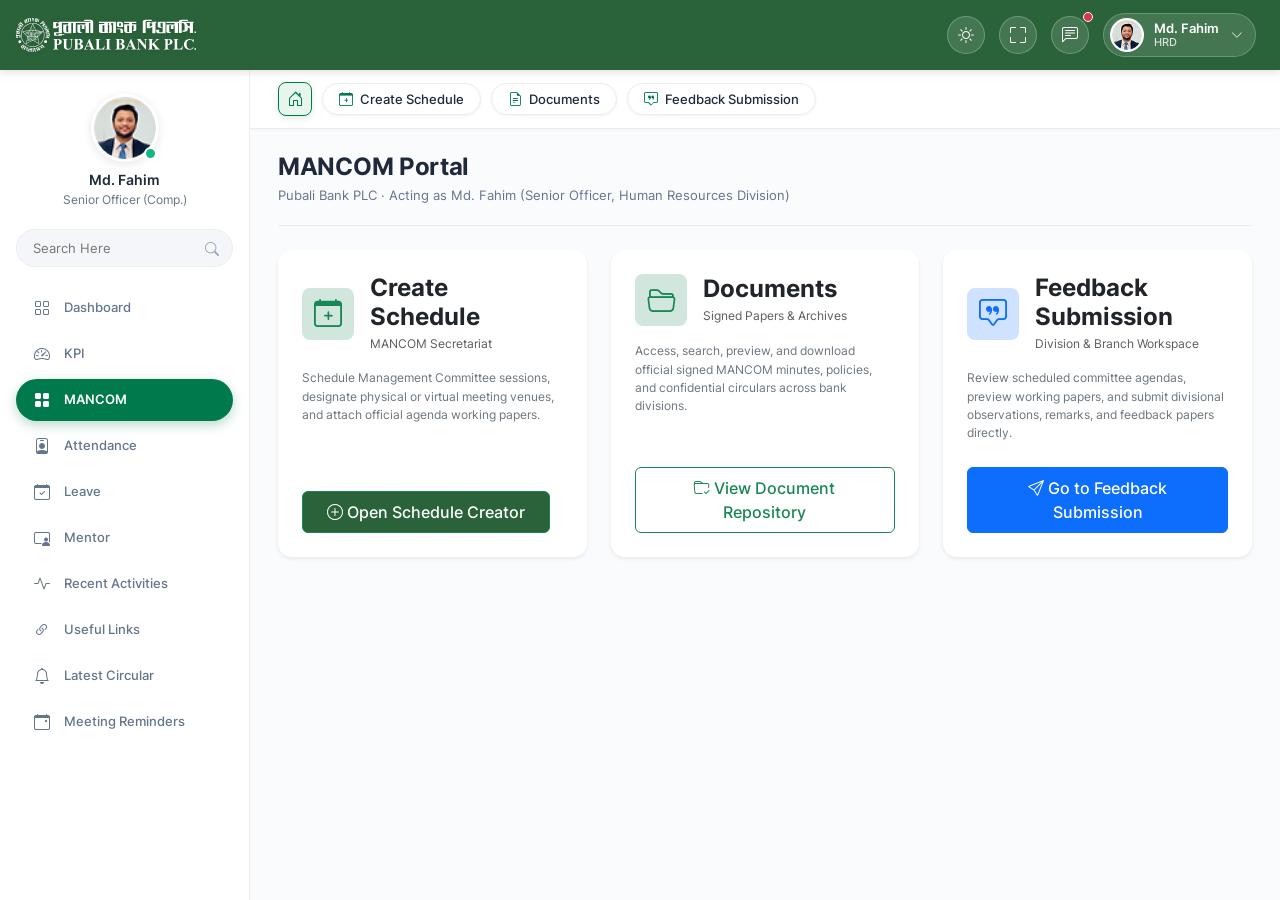
==== commit c57628f7: "Mancom New UI Added" ====
--- a/index.html
+++ b/index.html
@@ -50,51 +50,6 @@
           <span class="visually-hidden">New alerts</span>
         </span>
       </button>
-
-      <!-- Interactive Role Switcher Pill (HRD vs Division) -->
-      <div class="dropdown">
-        <button class="nav-icon-btn role-badge-btn" id="roleSwitcherBtn" data-bs-toggle="dropdown" aria-expanded="false"
-          title="Switch User Role (HRD Secretariat / Division User)">
-          <i class="bi bi-person-gear"></i>
-          <span class="role-badge-text fw-semibold" id="navRoleBadge">HRD User</span>
-          <i class="bi bi-chevron-down" style="font-size: 10px;"></i>
-        </button>
-        <ul class="dropdown-menu dropdown-menu-end shadow border-0 role-dropdown-menu"
-          aria-labelledby="roleSwitcherBtn">
-          <li class="dropdown-header pb-1">
-            <small class="text-uppercase text-muted fw-bold" style="font-size: 10px; letter-spacing: 0.5px;">Active Role
-              Mode</small>
-          </li>
-          <li>
-            <button type="button"
-              class="dropdown-item d-flex align-items-center justify-content-between py-2 role-btn-hrd"
-              onclick="window.switchRole('hrd', true)">
-              <div>
-                <span class="fw-semibold text-dark d-block"><i class="bi bi-shield-lock-fill me-2 text-success"></i>HRD
-                  User</span>
-                <small class="text-muted d-block">Md. Fahim · HRD Secretariat</small>
-                <small class="text-success d-block" style="font-size: 10.5px;">Access: Create Schedule &
-                  Documents</small>
-              </div>
-              <i class="bi bi-check-circle-fill text-success ms-2 check-hrd"></i>
-            </button>
-          </li>
-          <li>
-            <button type="button"
-              class="dropdown-item d-flex align-items-center justify-content-between py-2 role-btn-division"
-              onclick="window.switchRole('division', true)">
-              <div>
-                <span class="fw-semibold text-dark d-block"><i class="bi bi-building me-2 text-primary"></i>Division /
-                  Branch User</span>
-                <small class="text-muted d-block">Kazi Farhan · Division / Branch</small>
-                <small class="text-primary d-block" style="font-size: 10.5px;">Access: Feedback Submission
-                  (Only)</small>
-              </div>
-              <i class="bi bi-check-circle-fill text-primary ms-2 check-division" style="display: none;"></i>
-            </button>
-          </li>
-        </ul>
-      </div>
 
       <!-- User Profile Dropdown Pill -->
       <div class="dropdown">
@@ -122,17 +77,6 @@
           <li>
             <hr class="dropdown-divider">
           </li>
-          <li class="dropdown-header">
-            <small class="text-uppercase text-muted fw-bold" style="font-size: 10px;">Switch User Role</small>
-          </li>
-          <li><a class="dropdown-item" href="#" onclick="window.switchRole('hrd', true)"><i
-                class="bi bi-shield-check me-2 text-success"></i> HRD User (Create Schedule & Documents)</a></li>
-          <li><a class="dropdown-item" href="#" onclick="window.switchRole('division', true)"><i
-                class="bi bi-person-badge me-2 text-primary"></i> Division / Branch User (Feedback Submission Only)</a>
-          </li>
-          <li>
-            <hr class="dropdown-divider">
-          </li>
           <li><a class="dropdown-item text-danger" href="#"><i class="bi bi-box-arrow-right me-2"></i> Sign Out</a></li>
         </ul>
       </div>
@@ -259,111 +203,86 @@
         </div>
       </section>
 
-      <!-- ROLE-BASED DASHBOARD MODULES -->
-      <!-- 1. HRD Secretariat Modules (Visible when role is HRD) -->
-      <div class="dashboard-hrd-module">
-        <div class="row g-4">
-          <div class="col-lg-6">
-            <div class="card h-100 border-0 shadow-sm p-4"
-              style="background-color: var(--bg-surface); border-radius: 14px;">
-              <div class="d-flex align-items-center gap-3 mb-3">
-                <span
-                  class="d-inline-flex align-items-center justify-content-center rounded-3 bg-success-subtle text-success p-3"
-                  style="width: 52px; height: 52px;">
-                  <i class="bi bi-calendar-plus fs-3"></i>
-                </span>
-                <div>
-                  <h4 class="fw-bold mb-0 text-dark">Create Meeting Schedule</h4>
-                  <small class="text-muted">MANCOM Secretariat Administration</small>
-                </div>
-              </div>
-              <p class="text-secondary small mb-4">
-                Schedule Management Committee sessions, designate physical or virtual meeting venues, and attach
-                official agenda working papers.
-              </p>
-              <div class="mt-auto">
-                <a href="create-schedule.html" class="btn btn-success px-4 py-2 fw-medium"
-                  style="background-color: var(--pubali-green, #2a633a);">
-                  <i class="bi bi-plus-circle me-1"></i>Open Schedule Creator
-                </a>
-              </div>
-            </div>
-          </div>
-
-          <div class="col-lg-6">
-            <div class="card h-100 border-0 shadow-sm p-4"
-              style="background-color: var(--bg-surface); border-radius: 14px;">
-              <div class="d-flex align-items-center gap-3 mb-3">
-                <span
-                  class="d-inline-flex align-items-center justify-content-center rounded-3 bg-success-subtle text-success p-3"
-                  style="width: 52px; height: 52px;">
-                  <i class="bi bi-folder2-open fs-3"></i>
-                </span>
-                <div>
-                  <h4 class="fw-bold mb-0 text-dark">Document Repository</h4>
-                  <small class="text-muted">Signed Papers & Committee Archives</small>
-                </div>
-              </div>
-              <p class="text-secondary small mb-4">
-                Access, search, preview, and download official signed MANCOM minutes, policies, and confidential
-                circulars across all bank divisions.
-              </p>
-              <div class="mt-auto">
-                <a href="documents.html" class="btn btn-outline-success px-4 py-2 fw-medium">
-                  <i class="bi bi-folder-check me-1"></i>View Document Repository
-                </a>
-              </div>
-            </div>
-          </div>
-        </div>
-      </div>
-
-      <!-- 2. Division / Branch User Module (Visible when role is Division / Branch) -->
-      <div class="dashboard-division-module" style="display: none;">
-        <div class="row g-4">
-          <div class="col-lg-8">
-            <div class="card h-100 border-0 shadow-sm p-4"
-              style="background-color: var(--bg-surface); border-radius: 14px;">
-              <div class="d-flex align-items-center gap-3 mb-3">
-                <span
-                  class="d-inline-flex align-items-center justify-content-center rounded-3 bg-primary-subtle text-primary p-3"
-                  style="width: 52px; height: 52px;">
-                  <i class="bi bi-chat-square-quote fs-3"></i>
-                </span>
-                <div>
-                  <h4 class="fw-bold mb-0 text-dark">Feedback Submission</h4>
-                  <small class="text-muted">Division / Branch Representative Workspace</small>
-                </div>
-              </div>
-              <p class="text-secondary small mb-4">
-                Review scheduled MANCOM committee agendas, preview working papers, and submit divisional/branch
-                observations, remarks, and feedback papers directly to HRD Secretariat.
-              </p>
-              <div class="mt-auto">
-                <a href="FeedbackSubmission.html" class="btn btn-primary px-4 py-2 fw-medium">
-                  <i class="bi bi-send me-1"></i>Go to Feedback Submission
-                </a>
-              </div>
-            </div>
-          </div>
-
-          <div class="col-lg-4">
-            <div class="card h-100 border-0 shadow-sm p-4 text-center"
-              style="background-color: var(--bg-surface); border-radius: 14px;">
-              <div class="mb-3">
-                <span class="d-inline-flex align-items-center justify-content-center rounded-circle bg-light border p-3"
-                  style="width: 60px; height: 60px;">
-                  <i class="bi bi-person-badge fs-2 text-primary"></i>
-                </span>
-              </div>
-              <h5 class="fw-bold mb-2 text-dark">Division / Branch Mode</h5>
-              <p class="text-muted small mb-3">
-                Authorized for <strong>Division & Branch</strong> representatives.
-              </p>
-              <button type="button" class="btn btn-sm btn-outline-secondary w-100"
-                onclick="window.switchRole('hrd', true)">
-                <i class="bi bi-arrow-repeat me-1"></i>Switch to HRD User
-              </button>
+      <!-- MANCOM WORKFLOW MODULES -->
+      <div class="row g-4 mb-4">
+        <!-- 1. Create Schedule -->
+        <div class="col-lg-4 col-md-6">
+          <div class="card h-100 border-0 shadow-sm p-4"
+            style="background-color: var(--bg-surface); border-radius: 14px;">
+            <div class="d-flex align-items-center gap-3 mb-3">
+              <span
+                class="d-inline-flex align-items-center justify-content-center rounded-3 bg-success-subtle text-success p-3"
+                style="width: 52px; height: 52px;">
+                <i class="bi bi-calendar-plus fs-3"></i>
+              </span>
+              <div>
+                <h4 class="fw-bold mb-0 text-dark">Create Schedule</h4>
+                <small class="text-muted">MANCOM Secretariat</small>
+              </div>
+            </div>
+            <p class="text-secondary small mb-4">
+              Schedule Management Committee sessions, designate physical or virtual meeting venues, and attach
+              official agenda working papers.
+            </p>
+            <div class="mt-auto">
+              <a href="create-schedule.html" class="btn btn-success px-4 py-2 fw-medium"
+                style="background-color: var(--pubali-green, #2a633a);">
+                <i class="bi bi-plus-circle me-1"></i>Open Schedule Creator
+              </a>
+            </div>
+          </div>
+        </div>
+
+        <!-- 2. Document Repository -->
+        <div class="col-lg-4 col-md-6">
+          <div class="card h-100 border-0 shadow-sm p-4"
+            style="background-color: var(--bg-surface); border-radius: 14px;">
+            <div class="d-flex align-items-center gap-3 mb-3">
+              <span
+                class="d-inline-flex align-items-center justify-content-center rounded-3 bg-success-subtle text-success p-3"
+                style="width: 52px; height: 52px;">
+                <i class="bi bi-folder2-open fs-3"></i>
+              </span>
+              <div>
+                <h4 class="fw-bold mb-0 text-dark">Documents</h4>
+                <small class="text-muted">Signed Papers & Archives</small>
+              </div>
+            </div>
+            <p class="text-secondary small mb-4">
+              Access, search, preview, and download official signed MANCOM minutes, policies, and confidential
+              circulars across bank divisions.
+            </p>
+            <div class="mt-auto">
+              <a href="documents.html" class="btn btn-outline-success px-4 py-2 fw-medium">
+                <i class="bi bi-folder-check me-1"></i>View Document Repository
+              </a>
+            </div>
+          </div>
+        </div>
+
+        <!-- 3. Feedback Submission -->
+        <div class="col-lg-4 col-md-12">
+          <div class="card h-100 border-0 shadow-sm p-4"
+            style="background-color: var(--bg-surface); border-radius: 14px;">
+            <div class="d-flex align-items-center gap-3 mb-3">
+              <span
+                class="d-inline-flex align-items-center justify-content-center rounded-3 bg-primary-subtle text-primary p-3"
+                style="width: 52px; height: 52px;">
+                <i class="bi bi-chat-square-quote fs-3"></i>
+              </span>
+              <div>
+                <h4 class="fw-bold mb-0 text-dark">Feedback Submission</h4>
+                <small class="text-muted">Division & Branch Workspace</small>
+              </div>
+            </div>
+            <p class="text-secondary small mb-4">
+              Review scheduled committee agendas, preview working papers, and submit divisional observations, remarks,
+              and feedback papers directly.
+            </p>
+            <div class="mt-auto">
+              <a href="FeedbackSubmission.html" class="btn btn-primary px-4 py-2 fw-medium">
+                <i class="bi bi-send me-1"></i>Go to Feedback Submission
+              </a>
             </div>
           </div>
         </div>
@@ -388,8 +307,7 @@
           <form id="scheduleForm">
             <div class="row g-3">
               <div class="col-md-12">
-                <label class="form-label fw-semibold">Meeting Subject / Session Title <span
-                    class="text-danger">*</span></label>
+
                 <input type="text" class="form-control"
                   placeholder="e.g. 15th MANCOM Meeting: Annual Performance & Digital Transformation Review" required>
               </div>
--- a/assets/css/style.css
+++ b/assets/css/style.css
@@ -202,48 +202,6 @@
   background: rgba(255, 255, 255, 0.22);
   color: #ffffff;
   transform: translateY(-1px);
-}
-
-/* Role Switcher Pill & Dropdown (HRD vs Division) */
-.role-badge-btn {
-  width: auto !important;
-  height: 36px !important;
-  border-radius: 20px !important;
-  padding: 0 12px !important;
-  font-size: 12px !important;
-  gap: 6px;
-  background: rgba(255, 255, 255, 0.16) !important;
-  border: 1px solid rgba(255, 255, 255, 0.3) !important;
-  color: #ffffff !important;
-  text-decoration: none !important;
-}
-
-.role-badge-btn:hover,
-.role-badge-btn[aria-expanded="true"] {
-  background: rgba(255, 255, 255, 0.28) !important;
-  color: #ffffff !important;
-}
-
-.role-dropdown-menu {
-  min-width: 270px;
-  border-radius: 12px !important;
-  padding: 8px;
-  margin-top: 8px !important;
-}
-
-.role-dropdown-menu .dropdown-item {
-  border-radius: 8px;
-  padding: 8px 12px;
-  transition: all var(--transition-speed) ease;
-}
-
-.role-dropdown-menu .dropdown-item:hover {
-  background-color: var(--pubali-green-subtle);
-}
-
-.role-dropdown-menu .dropdown-item.active-role {
-  background-color: rgba(42, 99, 58, 0.08);
-  border: 1px solid rgba(42, 99, 58, 0.2);
 }
 
 .user-profile-pill {
@@ -962,7 +920,7 @@
   border: 1px solid var(--border-color);
   border-radius: 12px;
   padding: 16px 20px;
-  margin: 0 20px 16px 20px;
+  margin: 0 0 20px 0;
   transition: all var(--transition-speed) ease;
 }
 
@@ -1048,6 +1006,77 @@
   font-size: 11px;
   font-weight: 500;
   color: var(--text-secondary);
+}
+
+/* Upload Agenda Attachment Component in Documents Repository */
+.meeting-agenda-attachment {
+  display: inline-flex;
+  align-items: center;
+  gap: 8px;
+  font-size: 11.5px;
+  color: var(--text-secondary);
+  background-color: var(--bg-surface-secondary);
+  border: 1px solid var(--border-color);
+  padding: 5px 12px;
+  border-radius: 8px;
+  max-width: 100%;
+  transition: all 0.15s ease;
+}
+
+.library-controls-header .meeting-agenda-attachment {
+  margin-top: 0;
+  box-shadow: 0 1px 3px rgba(0, 0, 0, 0.04);
+}
+
+.meeting-agenda-attachment:hover {
+  background-color: var(--bg-hover, rgba(0, 0, 0, 0.04));
+  border-color: rgba(0, 122, 77, 0.35);
+}
+
+.meeting-agenda-attachment .agenda-file-title {
+  font-weight: 600;
+  color: var(--text-primary);
+  text-decoration: none;
+  cursor: pointer;
+  white-space: nowrap;
+  overflow: hidden;
+  text-overflow: ellipsis;
+  max-width: 220px;
+  font-size: 12px;
+  line-height: 1.25;
+}
+
+.library-controls-header .meeting-agenda-attachment .agenda-file-title {
+  max-width: 260px;
+  font-size: 13px;
+}
+
+.meeting-agenda-attachment .agenda-file-title:hover {
+  color: var(--pubali-green-active);
+  text-decoration: underline;
+}
+
+.meeting-agenda-attachment .agenda-file-size {
+  font-size: 10.5px;
+  color: var(--text-muted);
+  white-space: nowrap;
+  line-height: 1.2;
+}
+
+.meeting-agenda-attachment .agenda-download-btn {
+  color: var(--text-secondary);
+  padding: 2px 4px;
+  cursor: pointer;
+  border: none;
+  background: transparent;
+  display: inline-flex;
+  align-items: center;
+  font-size: 13px;
+  transition: color 0.15s ease;
+}
+
+.meeting-agenda-attachment .agenda-download-btn:hover {
+  color: var(--pubali-green-active);
 }
 
 /* Table Custom Styles */
